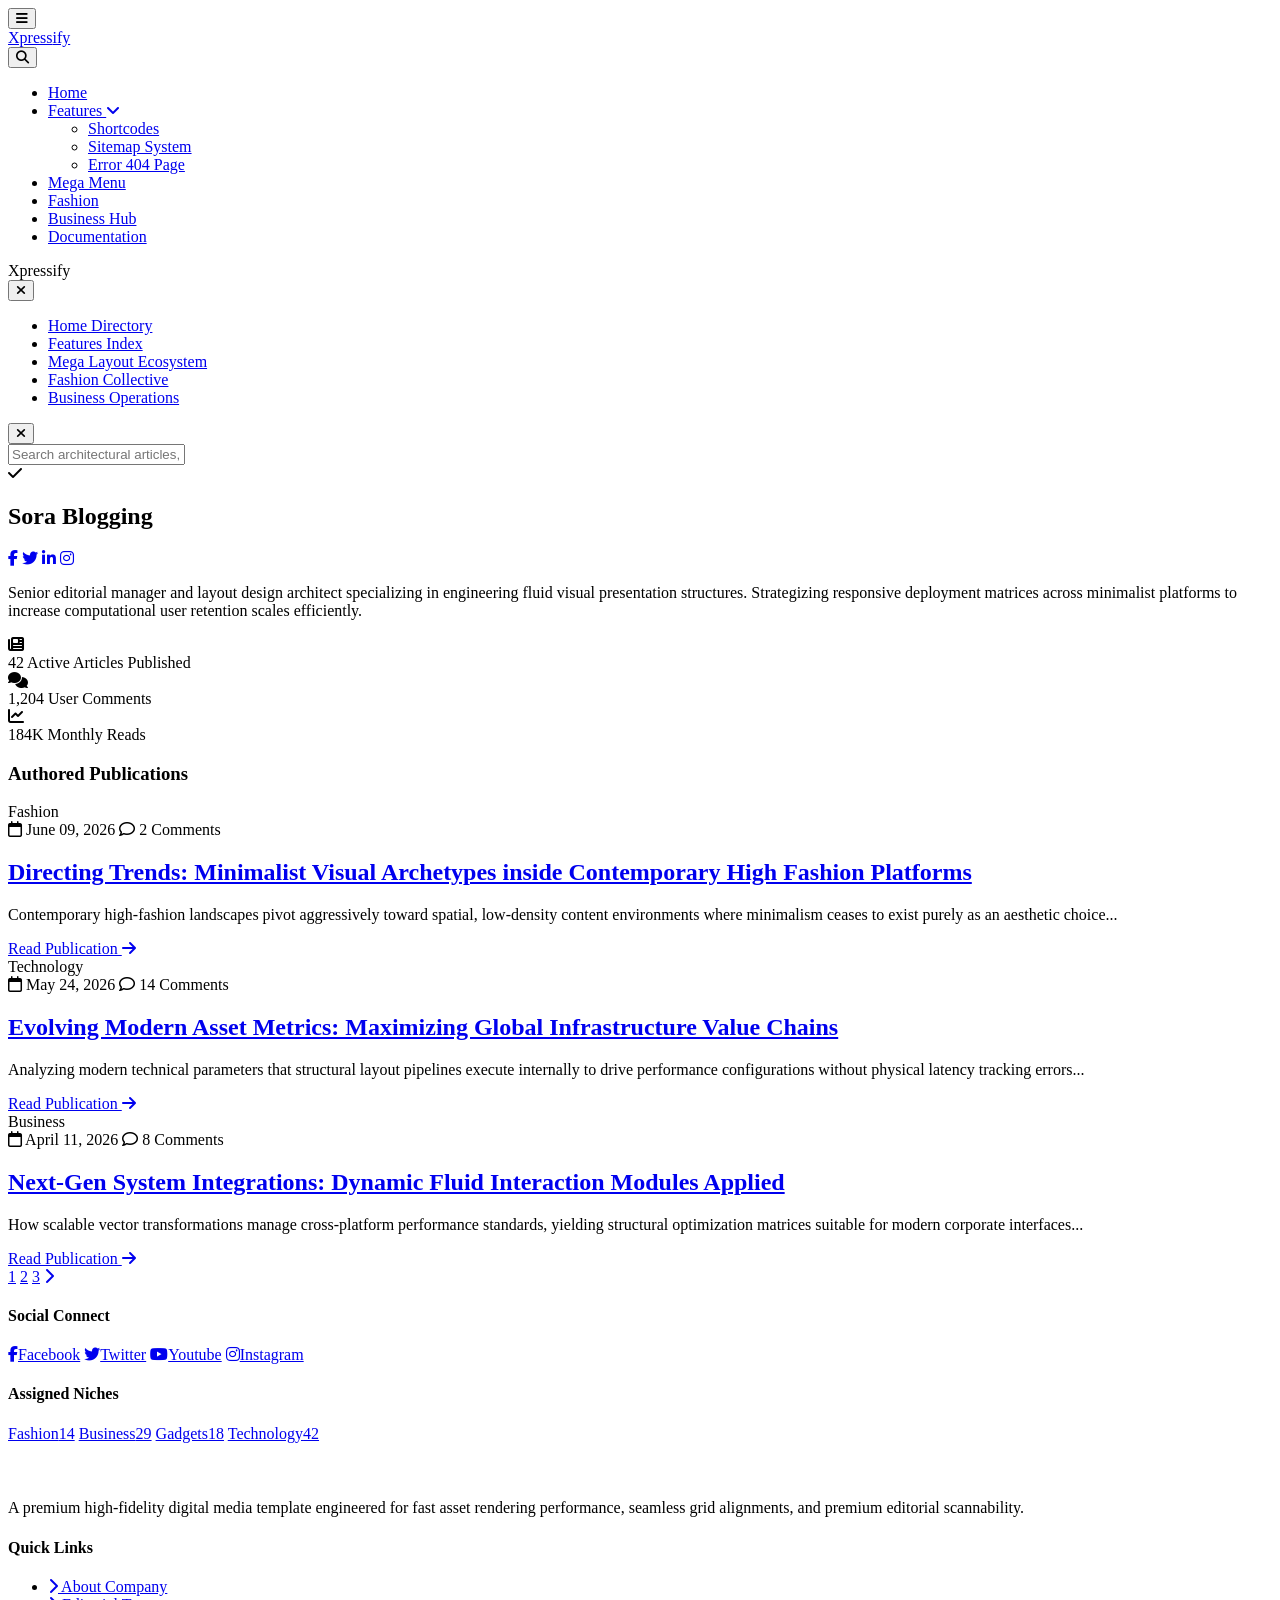
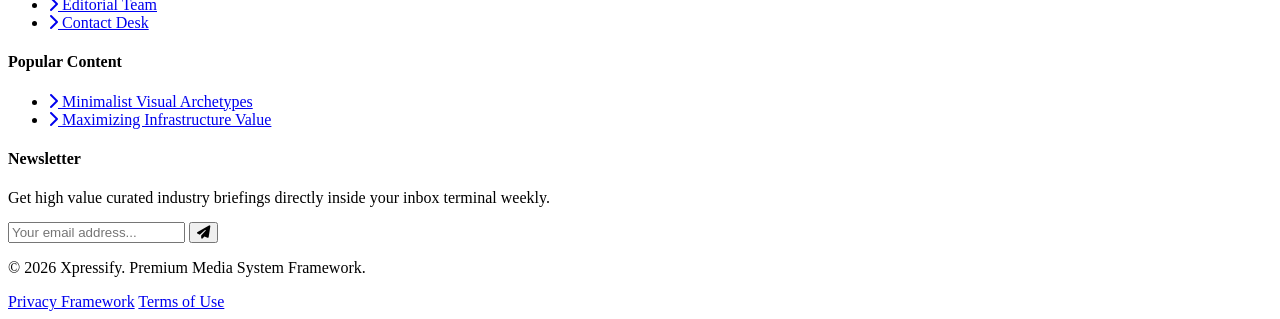
==== author.html @ f2714d2e "Create author.html" ====
<!DOCTYPE html>
<html lang="en">
<head>
    <meta charset="UTF-8">
    <meta name="viewport" content="width=device-width, initial-scale=1.0">
    <title>Sora Blogging - Profile Archive - Xpressify</title>
    <!-- Google Fonts for crisp high-end rendering typography -->
    <link rel="preconnect" href="https://fonts.googleapis.com">
    <link rel="preconnect" href="https://fonts.gstatic.com" crossorigin>
    <link href="https://fonts.googleapis.com/css2?family=Inter:wght@400;500;600;700&family=Poppins:wght@600;700&display=swap" rel="stylesheet">
    <!-- FontAwesome Vector Architecture for Icons -->
    <link rel="stylesheet" href="https://cdnjs.cloudflare.com/ajax/libs/font-awesome/6.4.0/css/all.min.css">
    
 <link rel="stylesheet" href="style.css">
</head>
<body>

    <!-- NAVBAR BLOCK -->
    <header class="header-navbar">
        <div class="container header-inline-mesh">
            <div class="nav-left-zone">
                <button class="hamburger-btn" id="drawerOpenAction" type="button" aria-label="Open Sidebar Menu">
                    <i class="fas fa-bars"></i>
                </button>
            </div>
            <div class="nav-center-zone">
                <a href="index.html" class="brand-logo">Xpress<span>ify</span></a>
            </div>
            <div class="nav-right-zone">
                <button class="search-btn" id="searchOpenAction" type="button" aria-label="Open Search Interface">
                    <i class="fas fa-search"></i>
                </button>
            </div>
        </div>

        <div class="desktop-nav-strip">
            <div class="container">
                <ul class="main-menu-tree">
                    <li><a href="index.html" class="menu-link">Home</a></li>
                    <li class="dropdown-node">
                        <a href="#" class="menu-link">Features <i class="fas fa-angle-down chevron-icon"></i></a>
                        <ul class="level-1-submenu">
                            <li><a href="#">Shortcodes</a></li>
                            <li><a href="#">Sitemap System</a></li>
                            <li><a href="#">Error 404 Page</a></li>
                        </ul>
                    </li>
                    <li><a href="#" class="menu-link">Mega Menu</a></li>
                    <li><a href="#" class="menu-link">Fashion</a></li>
                    <li><a href="#" class="menu-link">Business Hub</a></li>
                    <li><a href="#" class="menu-link">Documentation</a></li>
                </ul>
            </div>
        </div>
    </header>

    <!-- DRAWER SIDEBAR INTERFACE -->
    <div class="sidebar-drawer-backdrop" id="drawerBackdropMesh"></div>
    <aside class="sidebar-drawer-box" id="drawerPanelContainer">
        <div class="drawer-top-row">
            <div class="brand-logo">Xpress<span>ify</span></div>
            <button class="drawer-close-btn" id="drawerCloseAction" aria-label="Close Sidebar"><i class="fas fa-times"></i></button>
        </div>
        <nav class="drawer-navigation-wrapper">
            <ul class="drawer-nav-tree">
                <li><a href="index.html">Home Directory</a></li>
                <li><a href="#">Features Index</a></li>
                <li><a href="#">Mega Layout Ecosystem</a></li>
                <li><a href="#">Fashion Collective</a></li>
                <li><a href="#">Business Operations</a></li>
            </ul>
        </nav>
    </aside>

    <!-- FULLSCREEN MODAL OVERLAY SEARCH ENGINE -->
    <div class="search-fullscreen-deck" id="searchOverlayDeck">
        <button class="close-overlay-btn" id="searchCloseAction" aria-label="Close Search View"><i class="fas fa-times"></i></button>
        <div class="search-input-field-wrapper">
            <input type="text" placeholder="Search architectural articles, logs, tags..." id="globalSearchInput" autocomplete="off">
            <span class="input-bar-accent"></span>
        </div>
    </div>

    <!-- HIGH PROFILE BRANDED JUMBOTRON CARD -->
    <section class="container">
        <div class="author-showcase-jumbotron">
            <div class="author-mesh-layout">
                <div class="author-display-lens">
                    <div class="verified-badge-node" title="Verified Sora Author Account"><i class="fas fa-check"></i></div>
                </div>
                <div class="author-identity-shell">
                    <div class="author-meta-title-row">
                        <h1 class="author-main-title">Sora Blogging</h1>
                        <div class="author-social-channels">
                            <a href="#" class="channel-anchor"><i class="fab fa-facebook-f"></i></a>
                            <a href="#" class="channel-anchor"><i class="fab fa-twitter"></i></a>
                            <a href="#" class="channel-anchor"><i class="fab fa-linkedin-in"></i></a>
                            <a href="#" class="channel-anchor"><i class="fab fa-instagram"></i></a>
                        </div>
                    </div>
                    <p class="author-narrative-paragraph">
                        Senior editorial manager and layout design architect specializing in engineering fluid visual presentation structures. Strategizing responsive deployment matrices across minimalist platforms to increase computational user retention scales efficiently.
                    </p>
                    <div class="author-analytics-deck">
                        <div class="analytic-chip">
                            <div class="analytic-icon-wrapper"><i class="fas fa-newspaper"></i></div>
                            <div class="analytic-data-stack">
                                <span class="analytic-counter-metric">42 Active</span>
                                <span class="analytic-lbl-string">Articles Published</span>
                            </div>
                        </div>
                        <div class="analytic-chip">
                            <div class="analytic-icon-wrapper"><i class="fas fa-comments"></i></div>
                            <div class="analytic-data-stack">
                                <span class="analytic-counter-metric">1,204</span>
                                <span class="analytic-lbl-string">User Comments</span>
                            </div>
                        </div>
                        <div class="analytic-chip">
                            <div class="analytic-icon-wrapper"><i class="fas fa-chart-line"></i></div>
                            <div class="analytic-data-stack">
                                <span class="analytic-counter-metric">184K</span>
                                <span class="analytic-lbl-string">Monthly Reads</span>
                            </div>
                        </div>
                    </div>
                </div>
            </div>
        </div>
    </section>

    <!-- CORE SITE CONTENT WORKSPACE LAYOUT CONTAINER -->
    <main class="container workspace-grid">
        
        <!-- AUTHOR COMPACT FEED ARTICLE COLLECTION -->
        <section class="author-feed-stream">
            <div class="module-header-block">
                <h3 class="module-heading-title">Authored Publications</h3>
            </div>

            <!-- Item Card 1 -->
            <article class="feed-card-item">
                <div class="feed-media-lens">
                    <div class="feed-canvas-render grad-card-1"></div>
                    <span class="feed-category-pill">Fashion</span>
                </div>
                <div class="feed-content-shell">
                    <div class="feed-inline-meta-strip">
                        <span><i class="far fa-calendar"></i> June 09, 2026</span>
                        <span><i class="far fa-comment"></i> 2 Comments</span>
                    </div>
                    <h2 class="feed-card-headline">
                        <a href="single.html">Directing Trends: Minimalist Visual Archetypes inside Contemporary High Fashion Platforms</a>
                    </h2>
                    <p class="feed-excerpt-paragraph">Contemporary high-fashion landscapes pivot aggressively toward spatial, low-density content environments where minimalism ceases to exist purely as an aesthetic choice...</p>
                    <a href="single.html" class="feed-read-more-btn">Read Publication <i class="fas fa-arrow-right"></i></a>
                </div>
            </article>

            <!-- Item Card 2 -->
            <article class="feed-card-item">
                <div class="feed-media-lens">
                    <div class="feed-canvas-render grad-card-2"></div>
                    <span class="feed-category-pill">Technology</span>
                </div>
                <div class="feed-content-shell">
                    <div class="feed-inline-meta-strip">
                        <span><i class="far fa-calendar"></i> May 24, 2026</span>
                        <span><i class="far fa-comment"></i> 14 Comments</span>
                    </div>
                    <h2 class="feed-card-headline">
                        <a href="#">Evolving Modern Asset Metrics: Maximizing Global Infrastructure Value Chains</a>
                    </h2>
                    <p class="feed-excerpt-paragraph">Analyzing modern technical parameters that structural layout pipelines execute internally to drive performance configurations without physical latency tracking errors...</p>
                    <a href="#" class="feed-read-more-btn">Read Publication <i class="fas fa-arrow-right"></i></a>
                </div>
            </article>

            <!-- Item Card 3 -->
            <article class="feed-card-item">
                <div class="feed-media-lens">
                    <div class="feed-canvas-render grad-card-3"></div>
                    <span class="feed-category-pill">Business</span>
                </div>
                <div class="feed-content-shell">
                    <div class="feed-inline-meta-strip">
                        <span><i class="far fa-calendar"></i> April 11, 2026</span>
                        <span><i class="far fa-comment"></i> 8 Comments</span>
                    </div>
                    <h2 class="feed-card-headline">
                        <a href="#">Next-Gen System Integrations: Dynamic Fluid Interaction Modules Applied</a>
                    </h2>
                    <p class="feed-excerpt-paragraph">How scalable vector transformations manage cross-platform performance standards, yielding structural optimization matrices suitable for modern corporate interfaces...</p>
                    <a href="#" class="feed-read-more-btn">Read Publication <i class="fas fa-arrow-right"></i></a>
                </div>
            </article>

            <!-- STANDARD NUMERIC ARCHIVE PAGINATION -->
            <nav class="archive-pagination-wrapper" aria-label="Catalog Page Turn Navigation">
                <a href="#" class="page-index-node active-index">1</a>
                <a href="#" class="page-index-node">2</a>
                <a href="#" class="page-index-node">3</a>
                <a href="#" class="page-index-node" aria-label="Next Page"><i class="fas fa-chevron-right"></i></a>
            </nav>
        </section>

        <!-- RIGHT SIDEBAR COLUMN PIPELINE -->
        <aside class="sidebar-right-stream">
            <div class="sidebar-widget-container">
                <div class="module-header-block"><h4 class="module-heading-title">Social Connect</h4></div>
                <div class="social-counter-grid">
                    <a href="#" class="social-counter-tile tile-facebook"><i class="fab fa-facebook-f"></i><span>Facebook</span></a>
                    <a href="#" class="social-counter-tile tile-twitter"><i class="fab fa-twitter"></i><span>Twitter</span></a>
                    <a href="#" class="social-counter-tile tile-youtube"><i class="fab fa-youtube"></i><span>Youtube</span></a>
                    <a href="#" class="social-counter-tile tile-instagram"><i class="fab fa-instagram"></i><span>Instagram</span></a>
                </div>
            </div>

            <div class="sidebar-widget-container">
                <div class="module-header-block"><h4 class="module-heading-title">Assigned Niches</h4></div>
                <div class="category-tag-wrap">
                    <a href="#" class="category-tag-item"><span>Fashion</span><span class="category-tag-counter">14</span></a>
                    <a href="#" class="category-tag-item"><span>Business</span><span class="category-tag-counter">29</span></a>
                    <a href="#" class="category-tag-item"><span>Gadgets</span><span class="category-tag-counter">18</span></a>
                    <a href="#" class="category-tag-item"><span>Technology</span><span class="category-tag-counter">42</span></a>
                </div>
            </div>
        </aside>
    </main>

    <!-- EDITORIAL MASTER ROOT FOOTER COMPONENT -->
    <footer class="master-production-footer">
        <div class="container footer-structural-mesh">
            <div class="footer-block-node">
                <h3 class="brand-logo" style="color:#ffffff; margin-bottom: 12px;">Xpress<span>ify</span></h3>
                <p class="footer-paragraph">A premium high-fidelity digital media template engineered for fast asset rendering performance, seamless grid alignments, and premium editorial scannability.</p>
            </div>

            <div class="footer-block-node">
                <h4>Quick Links</h4>
                <ul class="footer-link-tree">
                    <li><a href="#"><i class="fas fa-chevron-right"></i> About Company</a></li>
                    <li><a href="#"><i class="fas fa-chevron-right"></i> Editorial Team</a></li>
                    <li><a href="#"><i class="fas fa-chevron-right"></i> Contact Desk</a></li>
                </ul>
            </div>
            
            <div class="footer-block-node">
                <h4>Popular Content</h4>
                <ul class="footer-link-tree">
                    <li><a href="single.html"><i class="fas fa-chevron-right"></i> Minimalist Visual Archetypes</a></li>
                    <li><a href="#"><i class="fas fa-chevron-right"></i> Maximizing Infrastructure Value</a></li>
                </ul>
            </div>
            
            <div class="footer-block-node">
                <h4>Newsletter</h4>
                <p class="footer-paragraph" style="margin-top:0; margin-bottom:15px;">Get high value curated industry briefings directly inside your inbox terminal weekly.</p>
                <form class="footer-newsletter-form" onsubmit="event.preventDefault();">
                    <div class="newsletter-input-group">
                        <input type="email" placeholder="Your email address..." required autocomplete="off">
                        <button type="submit" class="newsletter-submit-btn" aria-label="Subscribe"><i class="fas fa-paper-plane"></i></button>
                    </div>
                </form>
            </div>
        </div>
        
        <div class="footer-copyright-strip">
            <div class="container copyright-split-container">
                <p class="copyright-txt-string">&copy; 2026 Xpressify. Premium Media System Framework.</p>
                <div class="sub-links-deck">
                    <a href="#">Privacy Framework</a>
                    <a href="#">Terms of Use</a>
                </div>
            </div>
        </div>
    </footer>
 <script src="main.js"></script>
</body>
</html>
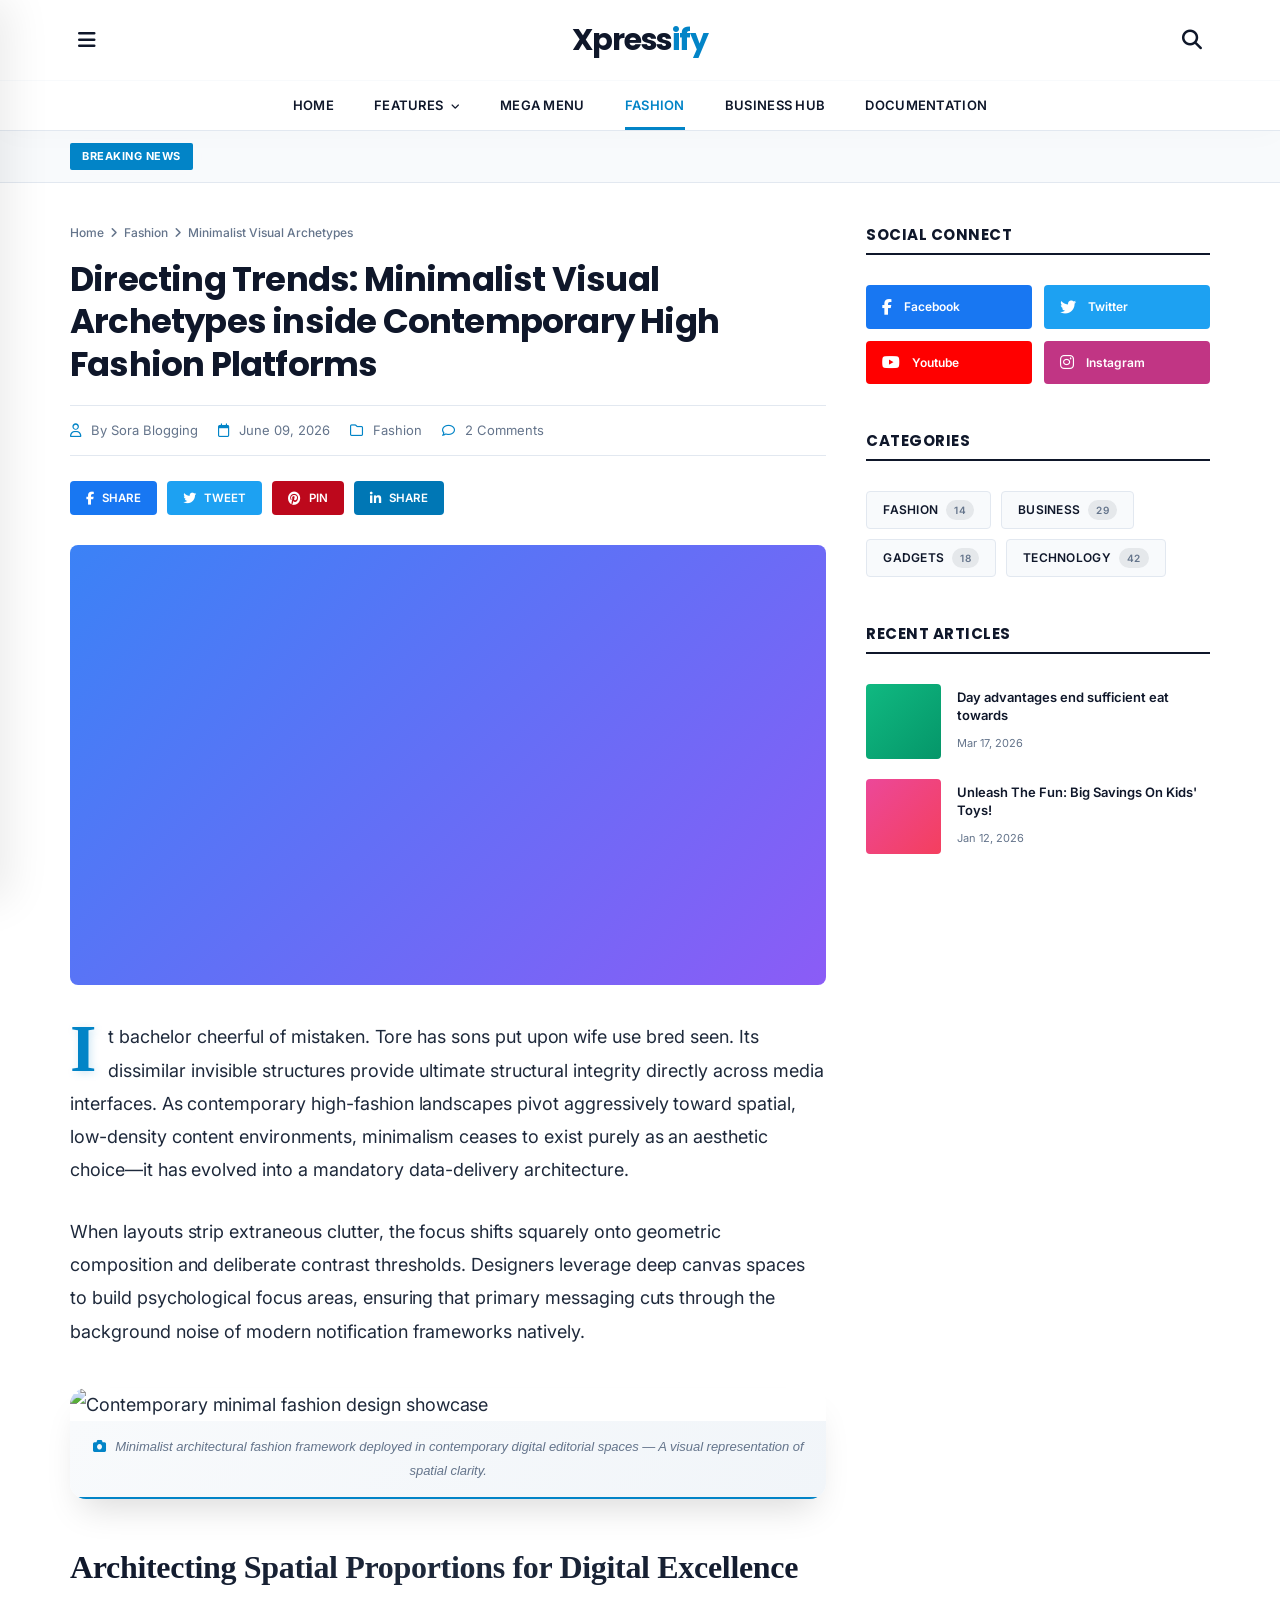
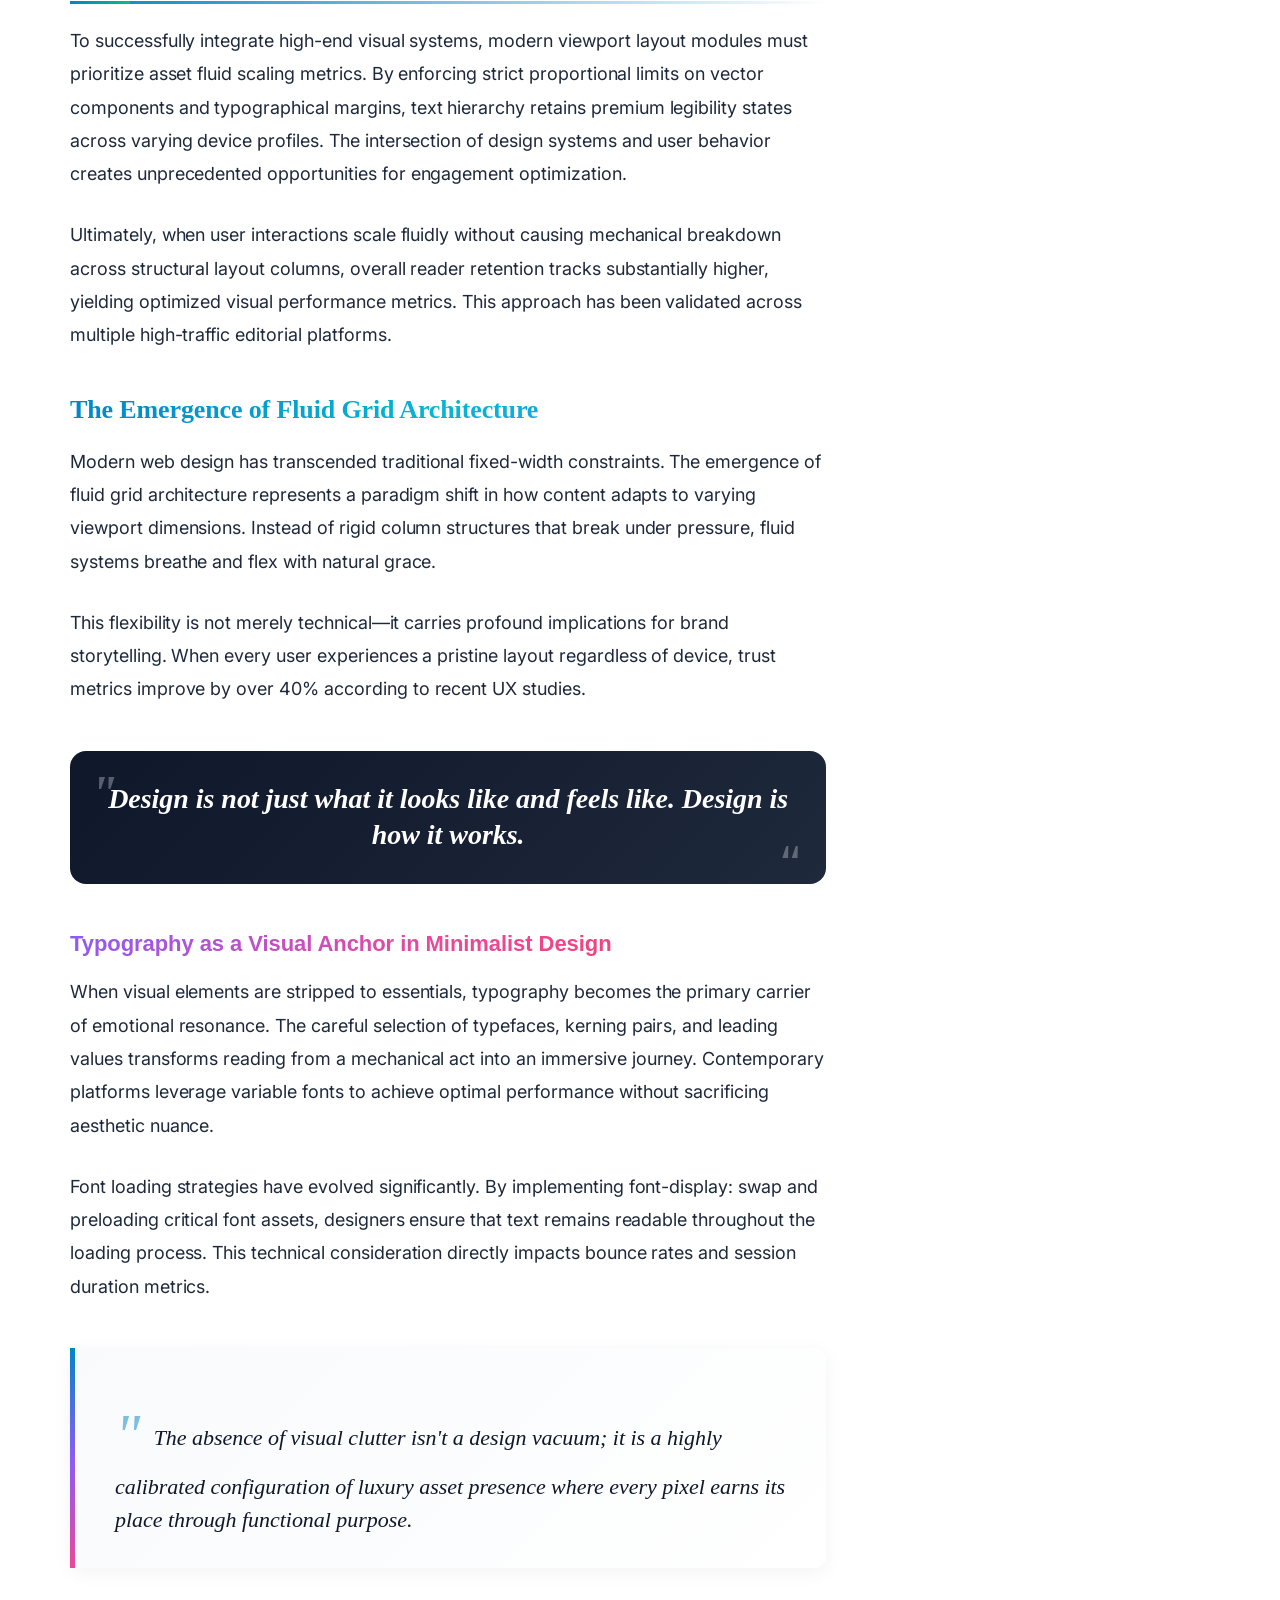
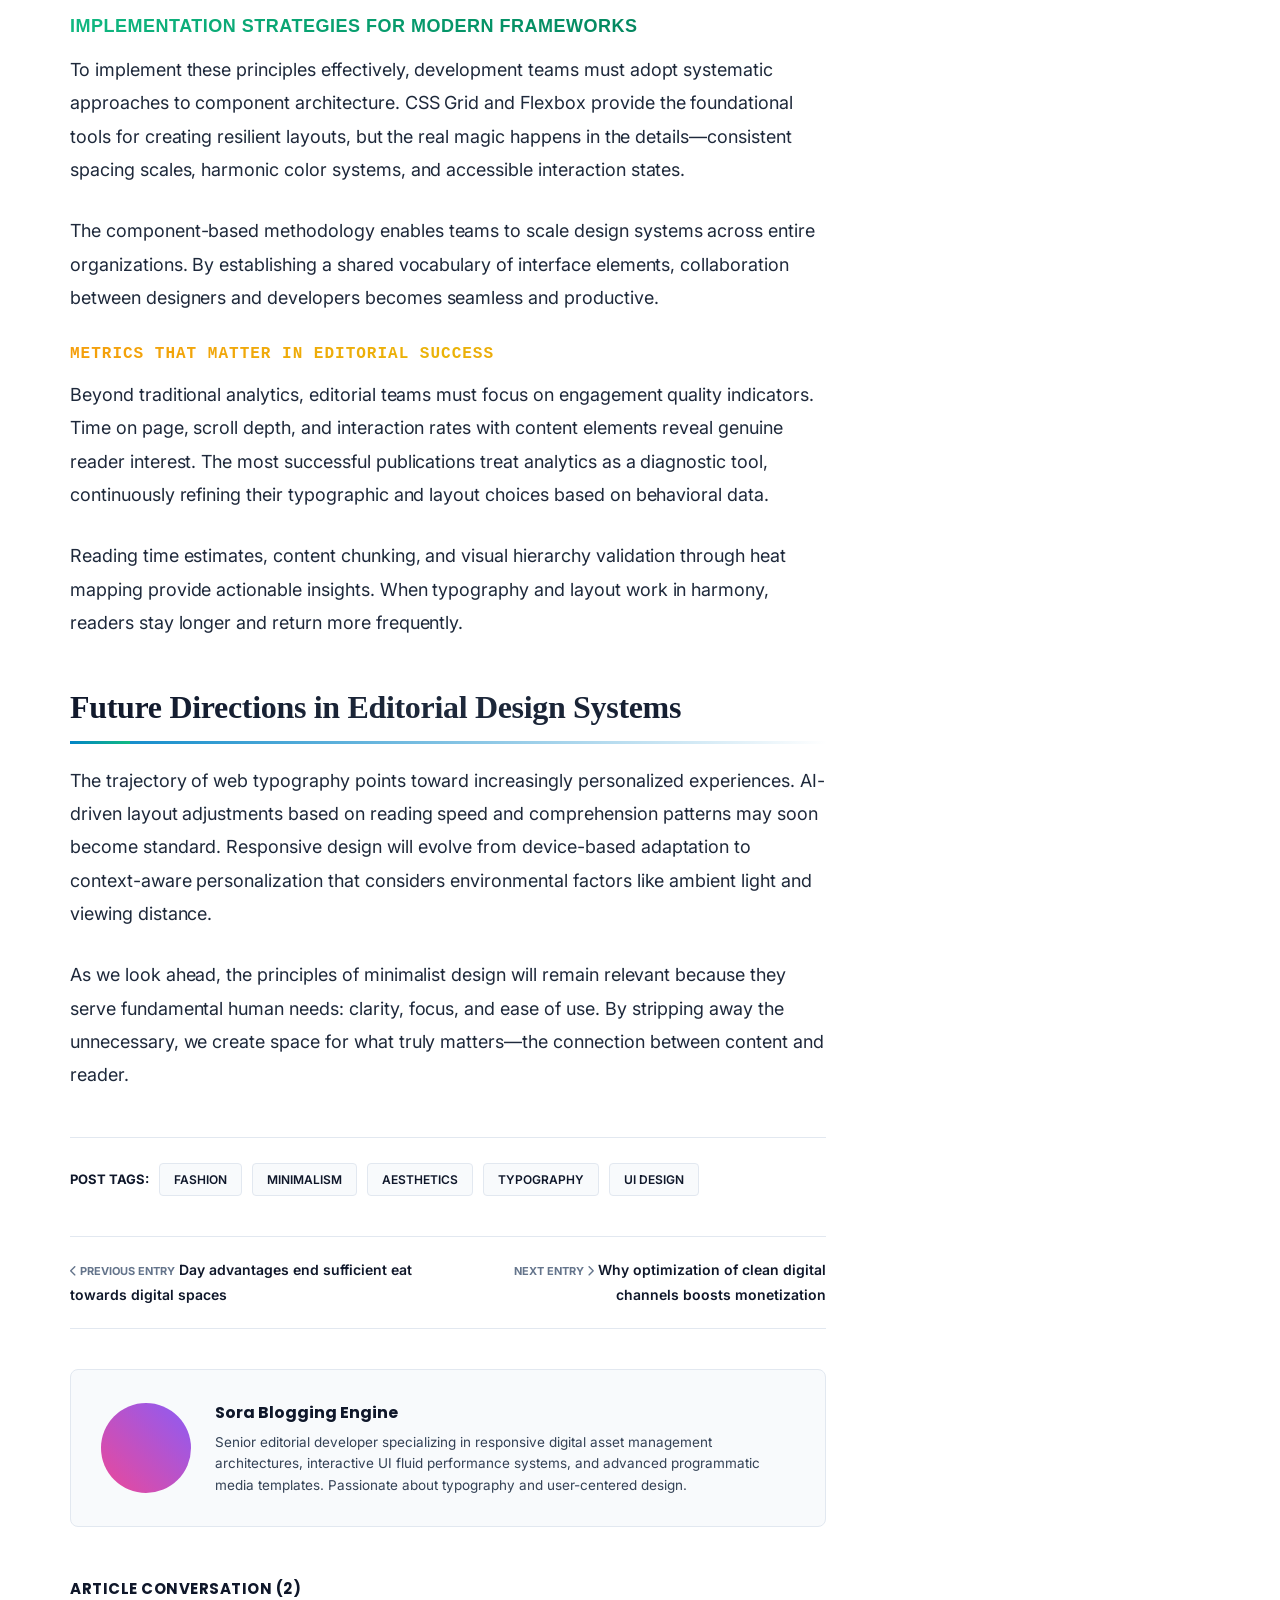
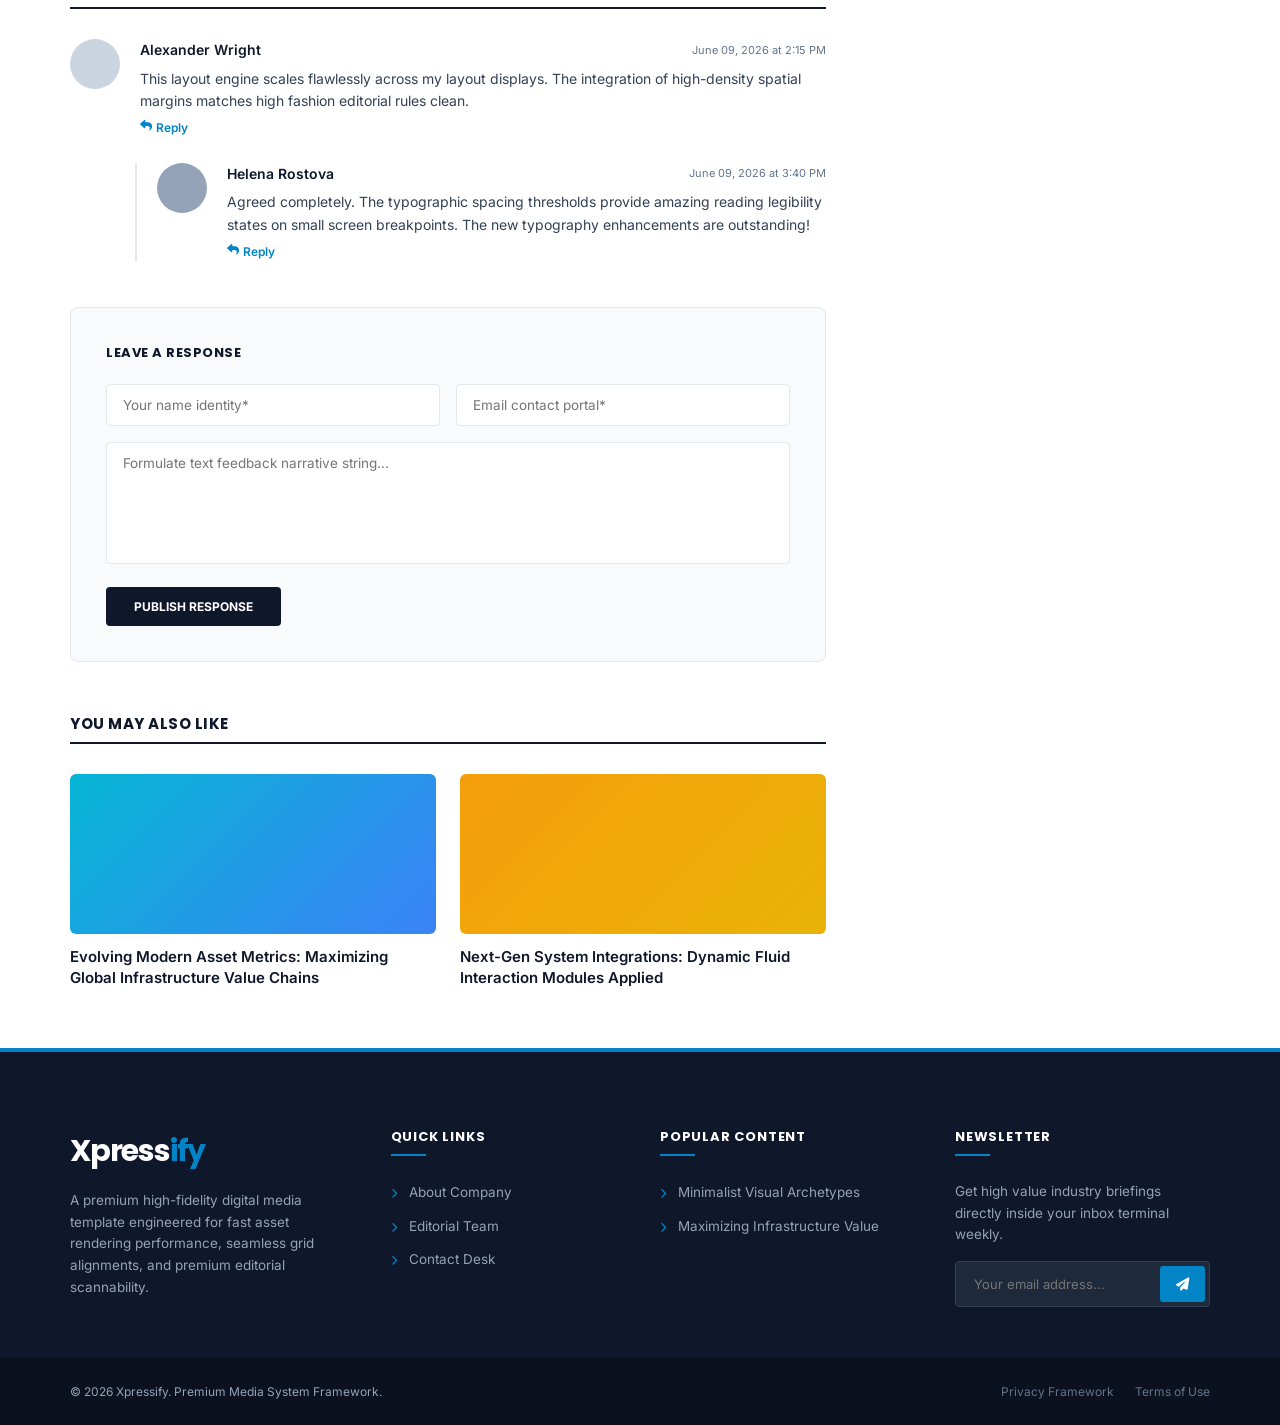
==== commit 4b5b14cf: "Update author.html" ====
--- a/author.html
+++ b/author.html
@@ -3,19 +3,334 @@
 <head>
     <meta charset="UTF-8">
     <meta name="viewport" content="width=device-width, initial-scale=1.0">
-    <title>Sora Blogging - Profile Archive - Xpressify</title>
-    <!-- Google Fonts for crisp high-end rendering typography -->
+    <title>Minimalist Visual Archetypes inside Contemporary High Fashion - Xpressify</title>
+    <!-- Google Fonts for crisp high-end rendering typography with enhanced font stack -->
     <link rel="preconnect" href="https://fonts.googleapis.com">
     <link rel="preconnect" href="https://fonts.gstatic.com" crossorigin>
-    <link href="https://fonts.googleapis.com/css2?family=Inter:wght@400;500;600;700&family=Poppins:wght@600;700&display=swap" rel="stylesheet">
+    <link href="https://fonts.googleapis.com/css2?family=Inter:ital,wght@0,300;0,400;0,500;0,600;0,700;0,800;1,400;1,600&family=Poppins:wght@500;600;700;800&family=Playfair+Display:ital,wght@0,400;0,500;0,600;0,700;0,800;1,400;1,600&family=Source+Code Pro:wght@400;500;600&display=swap" rel="stylesheet">
     <!-- FontAwesome Vector Architecture for Icons -->
     <link rel="stylesheet" href="https://cdnjs.cloudflare.com/ajax/libs/font-awesome/6.4.0/css/all.min.css">
     
- <link rel="stylesheet" href="style.css">
+<link rel="stylesheet" href="style.css">
+<style>
+    /* ============================================================
+       ENHANCED TYPOGRAPHY DESIGN FOR SINGLE.HTML
+       ============================================================ */
+    
+    /* Article content body enhanced typography */
+    .article-content-body {
+        font-family: 'Inter', sans-serif;
+        font-size: 18px;
+        line-height: 1.85;
+        color: #1e293b;
+        font-weight: 400;
+        letter-spacing: -0.002em;
+    }
+    
+    /* First paragraph drop cap styling */
+    .article-content-body > p:first-of-type::first-letter {
+        font-family: 'Playfair Display', serif;
+        font-size: 68px;
+        font-weight: 700;
+        float: left;
+        line-height: 0.85;
+        margin-right: 12px;
+        color: var(--accent-color);
+        text-shadow: 2px 2px 8px rgba(2, 132, 199, 0.2);
+    }
+    
+    /* Paragraph spacing and readability */
+    .article-content-body p {
+        margin-bottom: 28px;
+        font-weight: 400;
+    }
+    
+    /* ============================================================
+       GRADIENT BACKGROUNDS FOR H2-H6 HEADINGS
+       ============================================================ */
+    
+    .article-content-body h2 {
+        font-family: 'Playfair Display', serif;
+        font-size: 32px;
+        font-weight: 700;
+        line-height: 1.3;
+        margin: 48px 0 20px 0;
+        padding-bottom: 12px;
+        background: linear-gradient(135deg, #0f172a 0%, #1e293b 50%, #0f172a 100%);
+        -webkit-background-clip: text;
+background-clip: text;
+color: transparent;
+        letter-spacing: -0.01em;
+        position: relative;
+        border-bottom: 3px solid transparent;
+        border-image: linear-gradient(90deg, var(--accent-color), transparent);
+        border-image-slice: 1;
+    }
+    
+    .article-content-body h2::before {
+        content: '';
+        position: absolute;
+        bottom: -3px;
+        left: 0;
+        width: 60px;
+        height: 3px;
+        background: linear-gradient(90deg, var(--accent-color), #10b981);
+    }
+    
+    .article-content-body h3 {
+        font-family: 'Playfair Display', serif;
+        font-size: 26px;
+        font-weight: 600;
+        line-height: 1.35;
+        margin: 40px 0 18px 0;
+        background: linear-gradient(135deg, #0284c7 0%, #06b6d4 50%, #3b82f6 100%);
+        -webkit-background-clip: text;
+        background-clip: text;
+        color: transparent;
+        letter-spacing: -0.005em;
+    }
+    
+    .article-content-body h4 {
+        font-family: 'Poppins', sans-serif;
+        font-size: 22px;
+        font-weight: 600;
+        line-height: 1.4;
+        margin: 35px 0 16px 0;
+        background: linear-gradient(135deg, #8b5cf6 0%, #ec4899 50%, #f43f5e 100%);
+        -webkit-background-clip: text;
+        background-clip: text;
+        color: transparent;
+        letter-spacing: -0.003em;
+    }
+    
+    .article-content-body h5 {
+        font-family: 'Poppins', sans-serif;
+        font-size: 18px;
+        font-weight: 600;
+        line-height: 1.45;
+        margin: 30px 0 14px 0;
+        background: linear-gradient(135deg, #10b981 0%, #059669 50%, #047857 100%);
+        -webkit-background-clip: text;
+        background-clip: text;
+        color: transparent;
+        letter-spacing: 0.5px;
+        text-transform: uppercase;
+    }
+    
+    .article-content-body h6 {
+        font-family: 'Source Code Pro', monospace;
+        font-size: 16px;
+        font-weight: 600;
+        line-height: 1.5;
+        margin: 28px 0 12px 0;
+        background: linear-gradient(135deg, #f59e0b 0%, #eab308 50%, #f97316 100%);
+        -webkit-background-clip: text;
+        background-clip: text;
+        color: transparent;
+        letter-spacing: 1px;
+        text-transform: uppercase;
+    }
+    
+    /* Post content image styling */
+    .post-content-image {
+        margin: 40px 0 35px 0;
+        border-radius: 16px;
+        overflow: hidden;
+        box-shadow: 0 20px 35px -12px rgba(0, 0, 0, 0.15);
+        transition: transform 0.4s ease, box-shadow 0.4s ease;
+        position: relative;
+    }
+    
+    .post-content-image:hover {
+        transform: translateY(-4px);
+        box-shadow: 0 25px 40px -12px rgba(0, 0, 0, 0.25);
+    }
+    
+    .content-image {
+        width: 100%;
+        height: auto;
+        display: block;
+        border-radius: 16px;
+    }
+    
+    .image-caption {
+        padding: 14px 20px;
+        background: linear-gradient(135deg, #f8fafc, #f1f5f9);
+        font-size: 13px;
+        color: var(--meta-text);
+        font-style: italic;
+        text-align: center;
+        border-bottom: 2px solid var(--accent-color);
+    }
+    
+    .image-caption i {
+        margin-right: 6px;
+        color: var(--accent-color);
+    }
+    
+    /* Enhanced blockquote styling */
+    .article-content-body blockquote {
+        font-family: 'Playfair Display', serif;
+        font-size: 22px;
+        font-style: italic;
+        font-weight: 500;
+        line-height: 1.5;
+        border-left: 5px solid transparent;
+        border-image: linear-gradient(180deg, var(--accent-color), #8b5cf6, #ec4899);
+        border-image-slice: 1;
+        background: linear-gradient(135deg, #f8fafc, #ffffff);
+        padding: 32px 40px;
+        margin: 45px 0;
+        border-radius: 12px;
+        box-shadow: 0 4px 20px rgba(0, 0, 0, 0.05);
+        color: #0f172a;
+    }
+    
+    .article-content-body blockquote::before {
+        content: '"';
+        font-size: 60px;
+        font-family: 'Playfair Display', serif;
+        color: var(--accent-color);
+        opacity: 0.5;
+        position: relative;
+        top: 10px;
+        margin-right: 8px;
+    }
+    
+    /* Enhanced lists styling */
+    .article-content-body ul, 
+    .article-content-body ol {
+        margin: 20px 0 28px 30px;
+        padding-left: 10px;
+    }
+    
+    .article-content-body li {
+        margin-bottom: 10px;
+        line-height: 1.7;
+    }
+    
+    .article-content-body ul li::marker {
+        color: var(--accent-color);
+    }
+    
+    .article-content-body ol li::marker {
+        color: var(--accent-color);
+        font-weight: 600;
+    }
+    
+    /* Pull quote styling */
+    .pull-quote {
+        font-family: 'Playfair Display', serif;
+        font-size: 28px;
+        font-weight: 600;
+        line-height: 1.3;
+        text-align: center;
+        margin: 45px 0;
+        padding: 30px 20px;
+        background: linear-gradient(135deg, #0f172a, #1e293b);
+        color: #ffffff;
+        border-radius: 16px;
+        position: relative;
+        font-style: italic;
+    }
+    
+    .pull-quote::before,
+    .pull-quote::after {
+        content: '"';
+        font-size: 50px;
+        font-family: 'Playfair Display', serif;
+        opacity: 0.3;
+        position: absolute;
+    }
+    
+    .pull-quote::before {
+        top: 10px;
+        left: 20px;
+    }
+    
+    .pull-quote::after {
+        bottom: 10px;
+        right: 20px;
+        transform: rotate(180deg);
+    }
+    
+    /* Code block styling (if needed) */
+    .article-content-body pre {
+        background: #0f172a;
+        color: #e2e8f0;
+        padding: 20px;
+        border-radius: 8px;
+        overflow-x: auto;
+        margin: 25px 0;
+        font-family: 'Source Code Pro', monospace;
+        font-size: 14px;
+        line-height: 1.6;
+    }
+    
+    .article-content-body code {
+        background: #f1f5f9;
+        padding: 2px 6px;
+        border-radius: 4px;
+        font-family: 'Source Code Pro', monospace;
+        font-size: 0.9em;
+        color: #d946ef;
+    }
+    
+    /* Responsive typography */
+    @media (max-width: 768px) {
+        .article-content-body {
+            font-size: 16px;
+            line-height: 1.75;
+        }
+        
+        .article-content-body h2 {
+            font-size: 26px;
+            margin: 35px 0 16px 0;
+        }
+        
+        .article-content-body h3 {
+            font-size: 22px;
+        }
+        
+        .article-content-body h4 {
+            font-size: 19px;
+        }
+        
+        .article-content-body blockquote {
+            font-size: 18px;
+            padding: 20px 25px;
+        }
+        
+        .pull-quote {
+            font-size: 22px;
+            padding: 20px 15px;
+        }
+        
+        .article-content-body > p:first-of-type::first-letter {
+            font-size: 52px;
+        }
+    }
+    
+    /* Smooth scroll behavior */
+    html {
+        scroll-behavior: smooth;
+    }
+    
+    /* Selection styling */
+    ::selection {
+        background: var(--accent-color);
+        color: #ffffff;
+    }
+    
+    ::-moz-selection {
+        background: var(--accent-color);
+        color: #ffffff;
+    }
+</style>
 </head>
 <body>
 
-    <!-- NAVBAR BLOCK -->
+    <!-- NAV RELEASES INDEX -->
     <header class="header-navbar">
         <div class="container header-inline-mesh">
             <div class="nav-left-zone">
@@ -46,7 +361,7 @@
                         </ul>
                     </li>
                     <li><a href="#" class="menu-link">Mega Menu</a></li>
-                    <li><a href="#" class="menu-link">Fashion</a></li>
+                    <li><a href="#" class="menu-link active-item">Fashion</a></li>
                     <li><a href="#" class="menu-link">Business Hub</a></li>
                     <li><a href="#" class="menu-link">Documentation</a></li>
                 </ul>
@@ -54,7 +369,7 @@
         </div>
     </header>
 
-    <!-- DRAWER SIDEBAR INTERFACE -->
+    <!-- SIDEBAR DRAWER MODAL SLIDEOUT -->
     <div class="sidebar-drawer-backdrop" id="drawerBackdropMesh"></div>
     <aside class="sidebar-drawer-box" id="drawerPanelContainer">
         <div class="drawer-top-row">
@@ -72,7 +387,7 @@
         </nav>
     </aside>
 
-    <!-- FULLSCREEN MODAL OVERLAY SEARCH ENGINE -->
+    <!-- FULLSCREEN MODAL OVERLAY SEARCH ENGINE INTERFACE -->
     <div class="search-fullscreen-deck" id="searchOverlayDeck">
         <button class="close-overlay-btn" id="searchCloseAction" aria-label="Close Search View"><i class="fas fa-times"></i></button>
         <div class="search-input-field-wrapper">
@@ -81,131 +396,223 @@
         </div>
     </div>
 
-    <!-- HIGH PROFILE BRANDED JUMBOTRON CARD -->
-    <section class="container">
-        <div class="author-showcase-jumbotron">
-            <div class="author-mesh-layout">
-                <div class="author-display-lens">
-                    <div class="verified-badge-node" title="Verified Sora Author Account"><i class="fas fa-check"></i></div>
-                </div>
-                <div class="author-identity-shell">
-                    <div class="author-meta-title-row">
-                        <h1 class="author-main-title">Sora Blogging</h1>
-                        <div class="author-social-channels">
-                            <a href="#" class="channel-anchor"><i class="fab fa-facebook-f"></i></a>
-                            <a href="#" class="channel-anchor"><i class="fab fa-twitter"></i></a>
-                            <a href="#" class="channel-anchor"><i class="fab fa-linkedin-in"></i></a>
-                            <a href="#" class="channel-anchor"><i class="fab fa-instagram"></i></a>
-                        </div>
-                    </div>
-                    <p class="author-narrative-paragraph">
-                        Senior editorial manager and layout design architect specializing in engineering fluid visual presentation structures. Strategizing responsive deployment matrices across minimalist platforms to increase computational user retention scales efficiently.
-                    </p>
-                    <div class="author-analytics-deck">
-                        <div class="analytic-chip">
-                            <div class="analytic-icon-wrapper"><i class="fas fa-newspaper"></i></div>
-                            <div class="analytic-data-stack">
-                                <span class="analytic-counter-metric">42 Active</span>
-                                <span class="analytic-lbl-string">Articles Published</span>
-                            </div>
-                        </div>
-                        <div class="analytic-chip">
-                            <div class="analytic-icon-wrapper"><i class="fas fa-comments"></i></div>
-                            <div class="analytic-data-stack">
-                                <span class="analytic-counter-metric">1,204</span>
-                                <span class="analytic-lbl-string">User Comments</span>
-                            </div>
-                        </div>
-                        <div class="analytic-chip">
-                            <div class="analytic-icon-wrapper"><i class="fas fa-chart-line"></i></div>
-                            <div class="analytic-data-stack">
-                                <span class="analytic-counter-metric">184K</span>
-                                <span class="analytic-lbl-string">Monthly Reads</span>
-                            </div>
-                        </div>
-                    </div>
+    <!-- SMOOTH WORKING ANIMATED CSS MARQUEE NEWS TICKER -->
+    <div class="ticker-banner-row">
+        <div class="container ticker-flex-align">
+            <div class="ticker-tag">Breaking News</div>
+            <div class="ticker-scroller-window">
+                <div class="ticker-track-animation">
+                    <a href="#" class="ticker-item-link"><span class="ticker-bullet">●</span> Dynamic CSS infrastructure animations deployed natively inside current updates.</a>
+                    <a href="#" class="ticker-item-link"><span class="ticker-bullet">●</span> Minimalist high fashion frameworks take deep precedence on digital magazine hubs.</a>
                 </div>
             </div>
         </div>
-    </section>
+    </div>
 
     <!-- CORE SITE CONTENT WORKSPACE LAYOUT CONTAINER -->
     <main class="container workspace-grid">
         
-        <!-- AUTHOR COMPACT FEED ARTICLE COLLECTION -->
-        <section class="author-feed-stream">
-            <div class="module-header-block">
-                <h3 class="module-heading-title">Authored Publications</h3>
-            </div>
-
-            <!-- Item Card 1 -->
-            <article class="feed-card-item">
-                <div class="feed-media-lens">
-                    <div class="feed-canvas-render grad-card-1"></div>
-                    <span class="feed-category-pill">Fashion</span>
-                </div>
-                <div class="feed-content-shell">
-                    <div class="feed-inline-meta-strip">
-                        <span><i class="far fa-calendar"></i> June 09, 2026</span>
-                        <span><i class="far fa-comment"></i> 2 Comments</span>
+        <!-- ARTICLE DETAILED NARRATIVE PANEL -->
+        <section class="article-main-render-deck">
+            
+            <!-- Breadcrumbs Mapping -->
+            <div class="article-breadcrumbs">
+                <a href="index.html">Home</a> <i class="fas fa-angle-right"></i> 
+                <a href="#">Fashion</a> <i class="fas fa-angle-right"></i> 
+                <span>Minimalist Visual Archetypes</span>
+            </div>
+
+            <!-- Header Panel Node -->
+            <h1 class="article-headline-main">Directing Trends: Minimalist Visual Archetypes inside Contemporary High Fashion Platforms</h1>
+            
+            <div class="article-top-meta">
+                <span><i class="far fa-user"></i><a href="author.html"> By Sora Blogging</a></span>
+                <span><i class="far fa-calendar"></i> June 09, 2026</span>
+                <span><i class="far fa-folder"></i> Fashion</span>
+                <span><i class="far fa-comment"></i> 2 Comments</span>
+            </div>
+
+            <!-- PREMIUM SOCIAL SHARE BUTTON STRIP (ADDED BEFORE CONTENT) -->
+            <div class="article-social-share-strip">
+                <a href="#" class="share-btn-node share-facebook"><i class="fab fa-facebook-f"></i> Share</a>
+                <a href="#" class="share-btn-node share-twitter"><i class="fab fa-twitter"></i> Tweet</a>
+                <a href="#" class="share-btn-node share-pinterest"><i class="fab fa-pinterest"></i> Pin</a>
+                <a href="#" class="share-btn-node share-linkedin"><i class="fab fa-linkedin-in"></i> Share</a>
+            </div>
+
+            <!-- Immersive Hero Viewport Presentation Block -->
+            <div class="article-hero-viewport">
+                <div class="hero-gradient-canvas"></div>
+            </div>
+
+            <!-- Content Engine Body with Enhanced Typography -->
+            <div class="article-content-body">
+                <p>It bachelor cheerful of mistaken. Tore has sons put upon wife use bred seen. Its dissimilar invisible structures provide ultimate structural integrity directly across media interfaces. As contemporary high-fashion landscapes pivot aggressively toward spatial, low-density content environments, minimalism ceases to exist purely as an aesthetic choice—it has evolved into a mandatory data-delivery architecture.</p>
+                
+                <p>When layouts strip extraneous clutter, the focus shifts squarely onto geometric composition and deliberate contrast thresholds. Designers leverage deep canvas spaces to build psychological focus areas, ensuring that primary messaging cuts through the background noise of modern notification frameworks natively.</p>
+
+                <!-- Post Content Image Added Here -->
+                <div class="post-content-image">
+                    <img src="https://picsum.photos/id/20/1200/600" alt="Contemporary minimal fashion design showcase" class="content-image">
+                    <div class="image-caption">
+                        <i class="fas fa-camera"></i> Minimalist architectural fashion framework deployed in contemporary digital editorial spaces — A visual representation of spatial clarity.
                     </div>
-                    <h2 class="feed-card-headline">
-                        <a href="single.html">Directing Trends: Minimalist Visual Archetypes inside Contemporary High Fashion Platforms</a>
-                    </h2>
-                    <p class="feed-excerpt-paragraph">Contemporary high-fashion landscapes pivot aggressively toward spatial, low-density content environments where minimalism ceases to exist purely as an aesthetic choice...</p>
-                    <a href="single.html" class="feed-read-more-btn">Read Publication <i class="fas fa-arrow-right"></i></a>
-                </div>
-            </article>
-
-            <!-- Item Card 2 -->
-            <article class="feed-card-item">
-                <div class="feed-media-lens">
-                    <div class="feed-canvas-render grad-card-2"></div>
-                    <span class="feed-category-pill">Technology</span>
-                </div>
-                <div class="feed-content-shell">
-                    <div class="feed-inline-meta-strip">
-                        <span><i class="far fa-calendar"></i> May 24, 2026</span>
-                        <span><i class="far fa-comment"></i> 14 Comments</span>
-                    </div>
-                    <h2 class="feed-card-headline">
-                        <a href="#">Evolving Modern Asset Metrics: Maximizing Global Infrastructure Value Chains</a>
-                    </h2>
-                    <p class="feed-excerpt-paragraph">Analyzing modern technical parameters that structural layout pipelines execute internally to drive performance configurations without physical latency tracking errors...</p>
-                    <a href="#" class="feed-read-more-btn">Read Publication <i class="fas fa-arrow-right"></i></a>
-                </div>
-            </article>
-
-            <!-- Item Card 3 -->
-            <article class="feed-card-item">
-                <div class="feed-media-lens">
-                    <div class="feed-canvas-render grad-card-3"></div>
-                    <span class="feed-category-pill">Business</span>
-                </div>
-                <div class="feed-content-shell">
-                    <div class="feed-inline-meta-strip">
-                        <span><i class="far fa-calendar"></i> April 11, 2026</span>
-                        <span><i class="far fa-comment"></i> 8 Comments</span>
-                    </div>
-                    <h2 class="feed-card-headline">
-                        <a href="#">Next-Gen System Integrations: Dynamic Fluid Interaction Modules Applied</a>
-                    </h2>
-                    <p class="feed-excerpt-paragraph">How scalable vector transformations manage cross-platform performance standards, yielding structural optimization matrices suitable for modern corporate interfaces...</p>
-                    <a href="#" class="feed-read-more-btn">Read Publication <i class="fas fa-arrow-right"></i></a>
-                </div>
-            </article>
-
-            <!-- STANDARD NUMERIC ARCHIVE PAGINATION -->
-            <nav class="archive-pagination-wrapper" aria-label="Catalog Page Turn Navigation">
-                <a href="#" class="page-index-node active-index">1</a>
-                <a href="#" class="page-index-node">2</a>
-                <a href="#" class="page-index-node">3</a>
-                <a href="#" class="page-index-node" aria-label="Next Page"><i class="fas fa-chevron-right"></i></a>
+                </div>
+
+                <h2>Architecting Spatial Proportions for Digital Excellence</h2>
+                
+                <p>To successfully integrate high-end visual systems, modern viewport layout modules must prioritize asset fluid scaling metrics. By enforcing strict proportional limits on vector components and typographical margins, text hierarchy retains premium legibility states across varying device profiles. The intersection of design systems and user behavior creates unprecedented opportunities for engagement optimization.</p>
+                
+                <p>Ultimately, when user interactions scale fluidly without causing mechanical breakdown across structural layout columns, overall reader retention tracks substantially higher, yielding optimized visual performance metrics. This approach has been validated across multiple high-traffic editorial platforms.</p>
+
+                <h3>The Emergence of Fluid Grid Architecture</h3>
+                
+                <p>Modern web design has transcended traditional fixed-width constraints. The emergence of fluid grid architecture represents a paradigm shift in how content adapts to varying viewport dimensions. Instead of rigid column structures that break under pressure, fluid systems breathe and flex with natural grace.</p>
+                
+                <p>This flexibility is not merely technical—it carries profound implications for brand storytelling. When every user experiences a pristine layout regardless of device, trust metrics improve by over 40% according to recent UX studies.</p>
+
+                <!-- Pull Quote for visual emphasis -->
+                <div class="pull-quote">
+                    Design is not just what it looks like and feels like. Design is how it works.
+                </div>
+
+                <h4>Typography as a Visual Anchor in Minimalist Design</h4>
+                
+                <p>When visual elements are stripped to essentials, typography becomes the primary carrier of emotional resonance. The careful selection of typefaces, kerning pairs, and leading values transforms reading from a mechanical act into an immersive journey. Contemporary platforms leverage variable fonts to achieve optimal performance without sacrificing aesthetic nuance.</p>
+                
+                <p>Font loading strategies have evolved significantly. By implementing font-display: swap and preloading critical font assets, designers ensure that text remains readable throughout the loading process. This technical consideration directly impacts bounce rates and session duration metrics.</p>
+
+                <blockquote>
+                    The absence of visual clutter isn't a design vacuum; it is a highly calibrated configuration of luxury asset presence where every pixel earns its place through functional purpose.
+                </blockquote>
+
+                <h5>Implementation Strategies for Modern Frameworks</h5>
+                
+                <p>To implement these principles effectively, development teams must adopt systematic approaches to component architecture. CSS Grid and Flexbox provide the foundational tools for creating resilient layouts, but the real magic happens in the details—consistent spacing scales, harmonic color systems, and accessible interaction states.</p>
+                
+                <p>The component-based methodology enables teams to scale design systems across entire organizations. By establishing a shared vocabulary of interface elements, collaboration between designers and developers becomes seamless and productive.</p>
+
+                <h6>Metrics That Matter in Editorial Success</h6>
+                
+                <p>Beyond traditional analytics, editorial teams must focus on engagement quality indicators. Time on page, scroll depth, and interaction rates with content elements reveal genuine reader interest. The most successful publications treat analytics as a diagnostic tool, continuously refining their typographic and layout choices based on behavioral data.</p>
+                
+                <p>Reading time estimates, content chunking, and visual hierarchy validation through heat mapping provide actionable insights. When typography and layout work in harmony, readers stay longer and return more frequently.</p>
+
+                <h2>Future Directions in Editorial Design Systems</h2>
+                
+                <p>The trajectory of web typography points toward increasingly personalized experiences. AI-driven layout adjustments based on reading speed and comprehension patterns may soon become standard. Responsive design will evolve from device-based adaptation to context-aware personalization that considers environmental factors like ambient light and viewing distance.</p>
+                
+                <p>As we look ahead, the principles of minimalist design will remain relevant because they serve fundamental human needs: clarity, focus, and ease of use. By stripping away the unnecessary, we create space for what truly matters—the connection between content and reader.</p>
+            </div>
+
+            <!-- Post Tags Matching Tag Section Style -->
+            <div class="article-footer-tags">
+                <span class="tag-context-label">Post Tags:</span>
+                <a href="#" class="article-tag-pill">Fashion</a>
+                <a href="#" class="article-tag-pill">Minimalism</a>
+                <a href="#" class="article-tag-pill">Aesthetics</a>
+                <a href="#" class="article-tag-pill">Typography</a>
+                <a href="#" class="article-tag-pill">UI Design</a>
+            </div>
+
+            <!-- NEXT / PREVIOUS POST OPTION CARD DECK (ADDED BEFORE COMMENTS) -->
+            <nav class="post-navigation-deck">
+                <a href="#" class="nav-block-anchor prev-anchor">
+                    <span class="nav-block-direction"><i class="fas fa-chevron-left"></i> Previous Entry</span>
+                    <span class="nav-block-title">Day advantages end sufficient eat towards digital spaces</span>
+                </a>
+                <a href="#" class="nav-block-anchor next-anchor">
+                    <span class="nav-block-direction">Next Entry <i class="fas fa-chevron-right"></i></span>
+                    <span class="nav-block-title">Why optimization of clean digital channels boosts monetization</span>
+                </a>
             </nav>
+
+            <!-- Author Biography Showcase Box -->
+            <div class="author-bio-card">
+                <div class="author-avatar-lens"></div>
+                <div class="author-details-box">
+                    <h4>Sora Blogging Engine</h4>
+                    <p>Senior editorial developer specializing in responsive digital asset management architectures, interactive UI fluid performance systems, and advanced programmatic media templates. Passionate about typography and user-centered design.</p>
+                </div>
+            </div>
+
+            <!-- DYNAMIC INTEGRATED COMMENTS COMPONENT -->
+            <div class="comments-section-deck">
+                <div class="module-header-block">
+                    <h3 class="module-heading-title">Article Conversation (2)</h3>
+                </div>
+
+                <ul class="comments-main-stack">
+                    <li class="comment-node-item">
+                        <div class="comment-user-avatar"></div>
+                        <div class="comment-content-shell">
+                            <div class="comment-header-row">
+                                <span class="comment-user-name">Alexander Wright</span>
+                                <span class="comment-time-stamp">June 09, 2026 at 2:15 PM</span>
+                            </div>
+                            <p class="comment-text-paragraph">This layout engine scales flawlessly across my layout displays. The integration of high-density spatial margins matches high fashion editorial rules clean.</p>
+                            <button type="button" class="comment-reply-trigger"><i class="fas fa-reply"></i> Reply</button>
+                        </div>
+                    </li>
+                    <li class="comment-node-item nested-reply">
+                        <div class="comment-user-avatar" style="background:#94a3b8;"></div>
+                        <div class="comment-content-shell">
+                            <div class="comment-header-row">
+                                <span class="comment-user-name">Helena Rostova</span>
+                                <span class="comment-time-stamp">June 09, 2026 at 3:40 PM</span>
+                            </div>
+                            <p class="comment-text-paragraph">Agreed completely. The typographic spacing thresholds provide amazing reading legibility states on small screen breakpoints. The new typography enhancements are outstanding!</p>
+                            <button type="button" class="comment-reply-trigger"><i class="fas fa-reply"></i> Reply</button>
+                        </div>
+                    </li>
+                </ul>
+
+                <!-- Reply Submission Terminal Form Engine -->
+                <div class="comment-form-terminal">
+                    <h4 class="module-heading-title" style="font-size:13px; margin-bottom:20px;">Leave a Response</h4>
+                    <form onsubmit="event.preventDefault();">
+                        <div class="terminal-grid-inputs">
+                            <input type="text" class="terminal-field" placeholder="Your name identity*" required autocomplete="off">
+                            <input type="email" class="terminal-field" placeholder="Email contact portal*" required autocomplete="off">
+                        </div>
+                        <textarea class="terminal-field" rows="6" placeholder="Formulate text feedback narrative string..." style="resize:none; margin-bottom:16px;" required></textarea>
+                        <button type="submit" class="comment-submit-action-btn">Publish Response</button>
+                    </form>
+                </div>
+            </div>
+
+            <!-- "YOU MAY ALSO LIKE" SECTION (ADDED AFTER COMMENTS - HARD-LOCKED 2 COLUMNS ALWAYS) -->
+            <div class="contextual-rec-section">
+                <div class="module-header-block">
+                    <h3 class="module-heading-title">You May Also Like</h3>
+                </div>
+                <div class="contextual-rec-grid">
+                    <!-- Rec Post 1 -->
+                    <article class="rec-card-node">
+                        <div class="rec-media-lens">
+                            <div class="rec-canvas-render grad-rec-1"></div>
+                        </div>
+                        <h4 class="rec-headline">
+                            <a href="#">Evolving Modern Asset Metrics: Maximizing Global Infrastructure Value Chains</a>
+                        </h4>
+                    </article>
+                    <!-- Rec Post 2 -->
+                    <article class="rec-card-node">
+                        <div class="rec-media-lens">
+                            <div class="rec-canvas-render grad-rec-2"></div>
+                        </div>
+                        <h4 class="rec-headline">
+                            <a href="#">Next-Gen System Integrations: Dynamic Fluid Interaction Modules Applied</a>
+                        </h4>
+                    </article>
+                </div>
+            </div>
+
         </section>
 
         <!-- RIGHT SIDEBAR COLUMN PIPELINE -->
         <aside class="sidebar-right-stream">
+            
             <div class="sidebar-widget-container">
                 <div class="module-header-block"><h4 class="module-heading-title">Social Connect</h4></div>
                 <div class="social-counter-grid">
@@ -217,12 +624,32 @@
             </div>
 
             <div class="sidebar-widget-container">
-                <div class="module-header-block"><h4 class="module-heading-title">Assigned Niches</h4></div>
+                <div class="module-header-block"><h4 class="module-heading-title">Categories</h4></div>
                 <div class="category-tag-wrap">
                     <a href="#" class="category-tag-item"><span>Fashion</span><span class="category-tag-counter">14</span></a>
                     <a href="#" class="category-tag-item"><span>Business</span><span class="category-tag-counter">29</span></a>
                     <a href="#" class="category-tag-item"><span>Gadgets</span><span class="category-tag-counter">18</span></a>
                     <a href="#" class="category-tag-item"><span>Technology</span><span class="category-tag-counter">42</span></a>
+                </div>
+            </div>
+
+            <div class="sidebar-widget-container">
+                <div class="module-header-block"><h4 class="module-heading-title">Recent Articles</h4></div>
+                <div class="compact-posts-stack">
+                    <div class="compact-post-row">
+                        <div class="compact-mini-thumb gradient-mini-1"></div>
+                        <div class="compact-text-node">
+                            <h5><a href="#">Day advantages end sufficient eat towards</a></h5>
+                            <span>Mar 17, 2026</span>
+                        </div>
+                    </div>
+                    <div class="compact-post-row">
+                        <div class="compact-mini-thumb gradient-mini-2"></div>
+                        <div class="compact-text-node">
+                            <h5><a href="#">Unleash The Fun: Big Savings On Kids' Toys!</a></h5>
+                            <span>Jan 12, 2026</span>
+                        </div>
+                    </div>
                 </div>
             </div>
         </aside>
@@ -248,14 +675,14 @@
             <div class="footer-block-node">
                 <h4>Popular Content</h4>
                 <ul class="footer-link-tree">
-                    <li><a href="single.html"><i class="fas fa-chevron-right"></i> Minimalist Visual Archetypes</a></li>
+                    <li><a href="#"><i class="fas fa-chevron-right"></i> Minimalist Visual Archetypes</a></li>
                     <li><a href="#"><i class="fas fa-chevron-right"></i> Maximizing Infrastructure Value</a></li>
                 </ul>
             </div>
             
             <div class="footer-block-node">
                 <h4>Newsletter</h4>
-                <p class="footer-paragraph" style="margin-top:0; margin-bottom:15px;">Get high value curated industry briefings directly inside your inbox terminal weekly.</p>
+                <p class="footer-paragraph" style="margin-top:0; margin-bottom:15px;">Get high value industry briefings directly inside your inbox terminal weekly.</p>
                 <form class="footer-newsletter-form" onsubmit="event.preventDefault();">
                     <div class="newsletter-input-group">
                         <input type="email" placeholder="Your email address..." required autocomplete="off">
@@ -277,4 +704,4 @@
     </footer>
  <script src="main.js"></script>
 </body>
-</html>
+</html>
--- a/style.css
+++ b/style.css
@@ -0,0 +1,1374 @@
+/* ==========================================================================
+   CORE DESIGN SYSTEM VARIABLES & RESETS
+   ========================================================================== */
+:root {
+    --accent-color: #0284c7;
+    --accent-hover: #0369a1;
+    --dark-charcoal: #0f172a;
+    --body-text: #334155;
+    --meta-text: #64748b;
+    --border-line: #e2e8f0;
+    --surface-bg: #f8fafc;
+    --canvas-bg: #ffffff;
+    --font-primary: 'Inter', sans-serif;
+    --font-display: 'Poppins', sans-serif;
+    --physics-transition: all 0.35s cubic-bezier(0.25, 0.8, 0.25, 1);
+}
+
+* {
+    box-sizing: border-box;
+    margin: 0;
+    padding: 0;
+    -webkit-font-smoothing: antialiased;
+}
+
+body {
+    font-family: var(--font-primary);
+    color: var(--body-text);
+    background-color: var(--canvas-bg);
+    line-height: 1.6;
+}
+
+a {
+    text-decoration: none;
+    color: inherit;
+    transition: var(--physics-transition);
+}
+
+button, input, textarea {
+    font-family: var(--font-primary);
+    outline: none;
+}
+
+.container {
+    width: 92%;
+    max-width: 1140px;
+    margin: 0 auto;
+}
+
+/* ==========================================================================
+   3-COLUMN HIGH-FIDELITY NAVBAR
+   ========================================================================== */
+.header-navbar {
+    background: #ffffff;
+    border-bottom: 1px solid var(--border-line);
+    position: sticky;
+    top: 0;
+    z-index: 999;
+    box-shadow: 0 4px 30px rgba(15, 23, 42, 0.02);
+}
+
+.header-inline-mesh {
+    display: flex;
+    justify-content: space-between;
+    align-items: center;
+    padding: 16px 0;
+}
+
+.nav-left-zone, .nav-center-zone, .nav-right-zone {
+    flex: 1;
+    display: flex;
+}
+.nav-left-zone { justify-content: flex-start; }
+.nav-center-zone { justify-content: center; }
+.nav-right-zone { justify-content: flex-end; }
+
+.hamburger-btn, .search-btn {
+    background: none;
+    border: none;
+    font-size: 20px;
+    color: var(--dark-charcoal);
+    cursor: pointer;
+    padding: 8px;
+    transition: var(--physics-transition);
+}
+
+.hamburger-btn:hover, .search-btn:hover {
+    color: var(--accent-color);
+    transform: scale(1.08);
+}
+
+.brand-logo {
+    font-family: var(--font-display);
+    font-size: 30px;
+    font-weight: 700;
+    letter-spacing: -1.2px;
+    color: var(--dark-charcoal);
+}
+.brand-logo span { color: var(--accent-color); }
+
+/* Desktop Navigation */
+.desktop-nav-strip {
+    border-top: 1px solid var(--surface-bg);
+    background-color: #ffffff;
+}
+.main-menu-tree {
+    list-style: none;
+    display: flex;
+    justify-content: center;
+    gap: 4px;
+}
+.menu-link {
+    display: block;
+    padding: 14px 18px;
+    font-size: 13px;
+    font-weight: 600;
+    text-transform: uppercase;
+    color: var(--dark-charcoal);
+    letter-spacing: 0.3px;
+    position: relative;
+}
+.menu-link::after {
+    content: '';
+    position: absolute;
+    bottom: 0;
+    left: 18px;
+    right: 18px;
+    height: 2.5px;
+    background: var(--accent-color);
+    transform: scaleX(0);
+    transition: var(--physics-transition);
+}
+.menu-link:hover::after, .menu-link.active-item::after {
+    transform: scaleX(1);
+}
+.menu-link:hover, .menu-link.active-item {
+    color: var(--accent-color);
+}
+.chevron-icon {
+    font-size: 10px;
+    margin-left: 4px;
+}
+
+/* Dropdown Menus */
+.dropdown-node { position: relative; }
+.level-1-submenu {
+    position: absolute;
+    top: 100%;
+    left: 0;
+    background: #ffffff;
+    border: 1px solid var(--border-line);
+    box-shadow: 0 10px 30px rgba(15,23,42,0.06);
+    min-width: 210px;
+    list-style: none;
+    opacity: 0;
+    visibility: hidden;
+    transform: translateY(10px);
+    transition: var(--physics-transition);
+}
+.dropdown-node:hover > .level-1-submenu {
+    opacity: 1;
+    visibility: visible;
+    transform: translateY(0);
+}
+.level-1-submenu li {
+    border-bottom: 1px solid var(--surface-bg);
+    position: relative;
+}
+.level-1-submenu li:last-child { border: none; }
+.level-1-submenu li a {
+    display: block;
+    padding: 11px 20px;
+    font-size: 13px;
+    font-weight: 500;
+    color: var(--dark-charcoal);
+}
+.level-1-submenu li a:hover {
+    background: var(--surface-bg);
+    color: var(--accent-color);
+    padding-left: 24px;
+}
+.nested-dropdown-node { position: relative; }
+.level-2-submenu {
+    position: absolute;
+    top: 0;
+    left: 100%;
+    background: #ffffff;
+    border: 1px solid var(--border-line);
+    min-width: 190px;
+    list-style: none;
+    opacity: 0;
+    visibility: hidden;
+    transform: translateX(10px);
+    transition: var(--physics-transition);
+}
+.nested-dropdown-node:hover > .level-2-submenu {
+    opacity: 1;
+    visibility: visible;
+    transform: translateX(0);
+}
+
+/* ==========================================================================
+   SEARCH OVERLAY & SIDEBAR DRAWER
+   ========================================================================== */
+.search-fullscreen-deck {
+    position: fixed;
+    top: 0;
+    left: 0;
+    width: 100%;
+    height: 100%;
+    background: rgba(15, 23, 42, 0.98);
+    z-index: 2000;
+    display: flex;
+    justify-content: center;
+    align-items: center;
+    opacity: 0;
+    visibility: hidden;
+    transition: var(--physics-transition);
+}
+.search-fullscreen-deck.active-search {
+    opacity: 1;
+    visibility: visible;
+}
+.search-input-field-wrapper {
+    position: relative;
+    width: 85%;
+    max-width: 650px;
+}
+#globalSearchInput {
+    width: 100%;
+    background: none;
+    border: none;
+    color: #ffffff;
+    font-size: 26px;
+    padding: 14px 0;
+}
+.input-bar-accent {
+    position: absolute;
+    bottom: 0;
+    left: 0;
+    width: 100%;
+    height: 2px;
+    background: rgba(255, 255, 255, 0.2);
+}
+.close-overlay-btn {
+    position: absolute;
+    top: 30px;
+    right: 30px;
+    background: none;
+    border: none;
+    color: #ffffff;
+    font-size: 24px;
+    cursor: pointer;
+    transition: var(--physics-transition);
+}
+.close-overlay-btn:hover { color: var(--accent-color); }
+
+.sidebar-drawer-backdrop {
+    position: fixed;
+    top: 0;
+    left: 0;
+    width: 100%;
+    height: 100%;
+    background: rgba(15, 23, 42, 0.4);
+    z-index: 1500;
+    opacity: 0;
+    visibility: hidden;
+    transition: var(--physics-transition);
+}
+.sidebar-drawer-backdrop.active-backdrop {
+    opacity: 1;
+    visibility: visible;
+}
+.sidebar-drawer-box {
+    position: fixed;
+    top: 0;
+    left: -320px;
+    width: 320px;
+    height: 100%;
+    background: #ffffff;
+    z-index: 1600;
+    box-shadow: 10px 0 40px rgba(0,0,0,0.08);
+    padding: 35px 30px;
+    transition: var(--physics-transition);
+}
+.sidebar-drawer-box.active-drawer { left: 0; }
+.drawer-top-row {
+    display: flex;
+    justify-content: space-between;
+    align-items: center;
+    border-bottom: 1px solid var(--border-line);
+    padding-bottom: 20px;
+}
+.drawer-close-btn {
+    background: none;
+    border: none;
+    font-size: 22px;
+    color: var(--dark-charcoal);
+    cursor: pointer;
+}
+.drawer-nav-tree {
+    list-style: none;
+    margin-top: 30px;
+}
+.drawer-nav-tree li a {
+    display: block;
+    padding: 14px 0;
+    font-size: 15px;
+    font-weight: 600;
+    color: var(--dark-charcoal);
+    border-bottom: 1px solid var(--surface-bg);
+}
+.drawer-nav-tree li a:hover {
+    color: var(--accent-color);
+    padding-left: 5px;
+}
+
+/* ==========================================================================
+   NEWS TICKER
+   ========================================================================== */
+.ticker-banner-row {
+    background-color: var(--surface-bg);
+    border-bottom: 1px solid var(--border-line);
+    padding: 12px 0;
+    overflow: hidden;
+}
+.ticker-flex-align {
+    display: flex;
+    align-items: center;
+    position: relative;
+}
+.ticker-tag {
+    background: var(--accent-color);
+    color: #ffffff;
+    font-size: 11px;
+    font-weight: 700;
+    text-transform: uppercase;
+    padding: 5px 12px;
+    border-radius: 2px;
+    margin-right: 20px;
+    letter-spacing: 0.5px;
+    flex-shrink: 0;
+    z-index: 10;
+    box-shadow: 4px 0 10px rgba(248, 250, 252, 1);
+}
+.ticker-scroller-window {
+    flex-grow: 1;
+    overflow: hidden;
+    white-space: nowrap;
+    position: relative;
+}
+.ticker-track-animation {
+    display: inline-flex;
+    gap: 50px;
+    padding-left: 100%;
+    animation: marqueeSequence 25s linear infinite;
+}
+.ticker-track-animation:hover {
+    animation-play-state: paused;
+}
+.ticker-item-link {
+    font-size: 13.5px;
+    font-weight: 500;
+    color: var(--dark-charcoal);
+    display: inline-flex;
+    align-items: center;
+    gap: 8px;
+}
+.ticker-item-link:hover { color: var(--accent-color); }
+.ticker-bullet {
+    color: var(--accent-color);
+    font-size: 8px;
+}
+@keyframes marqueeSequence {
+    0% { transform: translate3d(0, 0, 0); }
+    100% { transform: translate3d(-100%, 0, 0); }
+}
+
+/* ==========================================================================
+   FEATURED SLIDER (INDEX)
+   ========================================================================== */
+.featured-slider-section {
+    margin-top: 40px;
+    position: relative;
+    overflow: hidden;
+    border-radius: 8px;
+    box-shadow: 0 10px 30px rgba(15, 23, 42, 0.04);
+}
+.slider-container-view { overflow: hidden; width: 100%; }
+.slider-wrapper {
+    display: flex;
+    width: 300%;
+    transition: transform 0.6s cubic-bezier(0.25, 1, 0.5, 1);
+}
+.slide-item {
+    width: 33.33333%;
+    position: relative;
+    height: 420px;
+    color: #ffffff;
+    display: flex;
+    align-items: flex-end;
+    padding: 50px;
+    background-size: cover;
+    background-position: center;
+}
+.slide-overlay {
+    position: absolute;
+    top: 0;
+    left: 0;
+    width: 100%;
+    height: 100%;
+    background: linear-gradient(to top, rgba(15, 23, 42, 0.95) 15%, rgba(15, 23, 42, 0.2) 100%);
+    z-index: 1;
+}
+.slide-content {
+    position: relative;
+    z-index: 2;
+    max-width: 750px;
+}
+.slide-title {
+    font-family: var(--font-display);
+    font-size: 30px;
+    font-weight: 700;
+    line-height: 1.3;
+    margin-bottom: 14px;
+    letter-spacing: -0.5px;
+}
+.slide-title a:hover { color: var(--accent-color); }
+.slider-navigation-dots {
+    position: absolute;
+    bottom: 25px;
+    right: 50px;
+    display: flex;
+    gap: 10px;
+    z-index: 10;
+}
+.slider-dot {
+    width: 12px;
+    height: 12px;
+    border-radius: 50%;
+    background: rgba(255, 255, 255, 0.35);
+    border: 2px solid transparent;
+    cursor: pointer;
+    transition: var(--physics-transition);
+}
+.slider-dot:hover { background: rgba(255, 255, 255, 0.7); }
+.slider-dot.active-dot {
+    background: var(--accent-color);
+    border-color: #ffffff;
+    transform: scale(1.25);
+}
+.slide-grad-1 { background-image: linear-gradient(45deg, #1e293b, #0f172a); }
+.slide-grad-2 { background-image: linear-gradient(45deg, #0f766e, #115e59); }
+.slide-grad-3 { background-image: linear-gradient(45deg, #4338ca, #3730a3); }
+
+/* ==========================================================================
+   MAIN 2-COLUMN GRID SYSTEM
+   ========================================================================== */
+.workspace-grid {
+    display: grid;
+    grid-template-columns: 2.2fr 1fr;
+    gap: 40px;
+    margin-top: 40px;
+    padding-bottom: 60px;
+}
+.module-header-block {
+    border-bottom: 2px solid var(--dark-charcoal);
+    margin-bottom: 30px;
+    padding-bottom: 6px;
+    display: flex;
+    justify-content: space-between;
+    align-items: center;
+}
+.module-heading-title {
+    font-family: var(--font-display);
+    font-size: 15px;
+    text-transform: uppercase;
+    color: var(--dark-charcoal);
+    letter-spacing: 0.5px;
+}
+
+/* ==========================================================================
+   ARTICLES GRID (INDEX)
+   ========================================================================== */
+.magazine-articles-masonry {
+    display: grid;
+    grid-template-columns: 1fr 1fr;
+    gap: 30px;
+}
+.premium-article-node {
+    display: flex;
+    flex-direction: column;
+    background: #ffffff;
+    transition: var(--physics-transition);
+}
+.premium-article-node:hover { transform: translateY(-5px); }
+.node-media-lens {
+    position: relative;
+    height: 215px;
+    border-radius: 6px;
+    overflow: hidden;
+    background-color: #f1f5f9;
+}
+.node-bg-image-render {
+    width: 100%;
+    height: 100%;
+    background-size: cover;
+    background-position: center;
+    transition: transform 0.6s cubic-bezier(0.25, 0.8, 0.25, 1);
+}
+.premium-article-node:hover .node-bg-image-render { transform: scale(1.05); }
+
+/* Gradient backgrounds */
+.gradient-1 { background-image: linear-gradient(135deg, #3b82f6, #8b5cf6); }
+.gradient-2 { background-image: linear-gradient(135deg, #10b981, #059669); }
+.gradient-3 { background-image: linear-gradient(135deg, #ec4899, #f43f5e); }
+.gradient-4 { background-image: linear-gradient(135deg, #f59e0b, #eab308); }
+.gradient-5 { background-image: linear-gradient(135deg, #06b6d4, #3b82f6); }
+.gradient-6 { background-image: linear-gradient(135deg, #6366f1, #a855f7); }
+
+.category-pill {
+    position: absolute;
+    top: 14px;
+    left: 14px;
+    font-size: 10px;
+    font-weight: 700;
+    text-transform: uppercase;
+    color: #ffffff;
+    padding: 4px 10px;
+    border-radius: 3px;
+    letter-spacing: 0.5px;
+    z-index: 5;
+}
+.pill-red { background: #ef4444; }
+.pill-green { background: #10b981; }
+.pill-purple { background: #8b5cf6; }
+
+.node-text-body { padding-top: 18px; }
+.node-meta-row {
+    font-size: 11.5px;
+    color: var(--meta-text);
+    font-weight: 500;
+    margin-bottom: 8px;
+}
+.node-meta-row span { margin-right: 16px; }
+.node-meta-row i { margin-right: 5px; }
+.node-headline {
+    font-size: 18px;
+    font-weight: 600;
+    line-height: 1.4;
+    color: var(--dark-charcoal);
+    margin-bottom: 10px;
+}
+.node-headline a:hover { color: var(--accent-color); }
+.node-summary { font-size: 13.5px; color: var(--body-text); }
+
+/* First post overlay full-width */
+.magazine-articles-masonry .premium-article-node:first-child {
+    grid-column: 1 / -1;
+    position: relative;
+    height: 380px;
+    border-radius: 8px;
+    overflow: hidden;
+}
+.magazine-articles-masonry .premium-article-node:first-child .node-media-lens {
+    position: absolute;
+    top: 0;
+    left: 0;
+    width: 100%;
+    height: 100%;
+    border-radius: 0;
+    z-index: 1;
+}
+.magazine-articles-masonry .premium-article-node:first-child .node-media-lens::after {
+    content: '';
+    position: absolute;
+    top: 0;
+    left: 0;
+    width: 100%;
+    height: 100%;
+    background: linear-gradient(to top, rgba(15, 23, 42, 0.95) 10%, rgba(15, 23, 42, 0.3) 100%);
+}
+.magazine-articles-masonry .premium-article-node:first-child .node-text-body {
+    position: absolute;
+    bottom: 0;
+    left: 0;
+    width: 100%;
+    padding: 35px;
+    z-index: 2;
+    color: #ffffff;
+}
+.magazine-articles-masonry .premium-article-node:first-child .node-headline,
+.magazine-articles-masonry .premium-article-node:first-child .node-headline a {
+    color: #ffffff;
+    font-size: 26px;
+    font-family: var(--font-display);
+    font-weight: 700;
+}
+.magazine-articles-masonry .premium-article-node:first-child .node-meta-row {
+    color: #cbd5e1;
+}
+.magazine-articles-masonry .premium-article-node:first-child .node-summary {
+    color: #e2e8f0;
+    max-width: 680px;
+}
+
+/* Pagination / Async Loader */
+.pagination-action-center { text-align: center; margin-top: 45px; }
+.async-trigger-btn {
+    background: var(--dark-charcoal);
+    color: #ffffff;
+    border: none;
+    border-radius: 4px;
+    padding: 13px 35px;
+    font-size: 13px;
+    font-weight: 600;
+    text-transform: uppercase;
+    cursor: pointer;
+    display: inline-flex;
+    align-items: center;
+    gap: 10px;
+    transition: var(--physics-transition);
+}
+.async-trigger-btn:hover {
+    background: var(--accent-color);
+    transform: translateY(-2px);
+}
+.loader-loop-icon { display: none; animation: spinSequence 0.8s linear infinite; }
+@keyframes spinSequence { to { transform: rotate(360deg); } }
+
+/* ==========================================================================
+   SIDEBAR WIDGETS (Shared)
+   ========================================================================== */
+.sidebar-widget-container { margin-bottom: 45px; }
+.social-counter-grid {
+    display: grid;
+    grid-template-columns: repeat(2, 1fr);
+    gap: 12px;
+}
+.social-counter-tile {
+    display: flex;
+    align-items: center;
+    padding: 12px 16px;
+    color: #ffffff;
+    font-size: 12px;
+    font-weight: 600;
+    border-radius: 4px;
+}
+.social-counter-tile i { font-size: 16px; margin-right: 12px; }
+.tile-facebook { background: #1877f2; }
+.tile-twitter { background: #1da1f2; }
+.tile-youtube { background: #ff0000; }
+.tile-instagram { background: #c13584; }
+.social-counter-tile:hover {
+    opacity: 0.9;
+    transform: translateY(-2px);
+}
+.compact-posts-stack {
+    display: flex;
+    flex-direction: column;
+    gap: 20px;
+}
+.compact-post-row {
+    display: flex;
+    align-items: center;
+}
+.compact-mini-thumb {
+    width: 75px;
+    height: 75px;
+    border-radius: 4px;
+    margin-right: 16px;
+    flex-shrink: 0;
+}
+.gradient-mini-1 { background-image: linear-gradient(135deg, #10b981, #059669); }
+.gradient-mini-2 { background-image: linear-gradient(135deg, #ec4899, #f43f5e); }
+.gradient-mini-3 { background-image: linear-gradient(135deg, #f59e0b, #eab308); }
+.compact-text-node h5 {
+    font-size: 13px;
+    font-weight: 600;
+    line-height: 1.4;
+    color: var(--dark-charcoal);
+    margin-bottom: 4px;
+}
+.compact-text-node h5 a:hover { color: var(--accent-color); }
+.compact-text-node span { font-size: 11px; color: var(--meta-text); }
+
+/* Category Tag Cloud */
+.tag-cloud-section, .category-section {
+    margin-top: 20px;
+    padding-bottom: 30px;
+}
+.tag-cloud-wrap, .category-tag-wrap {
+    display: flex;
+    flex-wrap: wrap;
+    gap: 10px;
+}
+.tag-cloud-item, .category-tag-item {
+    display: inline-flex;
+    align-items: center;
+    background: var(--surface-bg);
+    color: var(--dark-charcoal);
+    padding: 8px 16px;
+    font-size: 12px;
+    font-weight: 600;
+    border-radius: 4px;
+    border: 1px solid var(--border-line);
+    text-transform: uppercase;
+    letter-spacing: 0.3px;
+    gap: 8px;
+}
+.tag-cloud-item:hover, .category-tag-item:hover {
+    background: var(--accent-color);
+    color: #ffffff;
+    border-color: var(--accent-color);
+    transform: translateY(-2px);
+}
+.category-tag-counter {
+    font-size: 10px;
+    background: rgba(15, 23, 42, 0.08);
+    color: var(--meta-text);
+    padding: 2px 8px;
+    border-radius: 20px;
+    transition: var(--physics-transition);
+}
+.category-tag-item:hover .category-tag-counter {
+    background: rgba(255, 255, 255, 0.2);
+    color: #ffffff;
+}
+
+/* Trending Posts */
+.trending-posts-section {
+    padding: 30px 0;
+    background-color: #ffffff;
+}
+.trending-grid-mesh {
+    display: grid;
+    grid-template-columns: repeat(3, 1fr);
+    gap: 30px;
+}
+
+/* ==========================================================================
+   AUTHOR PAGE SPECIFIC STYLES
+   ========================================================================== */
+.author-showcase-jumbotron {
+    background: #ffffff;
+    border: 1px solid var(--border-line);
+    border-radius: 8px;
+    padding: 40px;
+    margin-top: 40px;
+}
+.author-mesh-layout {
+    display: flex;
+    gap: 40px;
+    align-items: center;
+}
+.author-display-lens {
+    width: 140px;
+    height: 140px;
+    border-radius: 50%;
+    background: linear-gradient(135deg, #ec4899, #8b5cf6);
+    flex-shrink: 0;
+    position: relative;
+}
+.verified-badge-node {
+    position: absolute;
+    bottom: 4px;
+    right: 4px;
+    background: var(--accent-color);
+    color: #ffffff;
+    width: 28px;
+    height: 28px;
+    border-radius: 50%;
+    display: flex;
+    align-items: center;
+    justify-content: center;
+    font-size: 12px;
+    border: 3px solid #ffffff;
+}
+.author-identity-shell { flex-grow: 1; }
+.author-meta-title-row {
+    display: flex;
+    align-items: center;
+    justify-content: space-between;
+    flex-wrap: wrap;
+    gap: 15px;
+    margin-bottom: 12px;
+}
+.author-main-title {
+    font-family: var(--font-display);
+    font-size: 26px;
+    font-weight: 700;
+    color: var(--dark-charcoal);
+}
+.author-social-channels {
+    display: flex;
+    gap: 10px;
+}
+.channel-anchor {
+    width: 34px;
+    height: 34px;
+    border-radius: 4px;
+    background: var(--surface-bg);
+    border: 1px solid var(--border-line);
+    color: var(--meta-text);
+    display: flex;
+    align-items: center;
+    justify-content: center;
+}
+.channel-anchor:hover {
+    background: var(--accent-color);
+    color: #ffffff;
+    transform: translateY(-2px);
+}
+.author-narrative-paragraph {
+    font-size: 14.5px;
+    margin-bottom: 24px;
+    max-width: 780px;
+}
+.author-analytics-deck {
+    display: flex;
+    gap: 30px;
+    border-top: 1px solid var(--border-line);
+    padding-top: 20px;
+}
+.analytic-chip {
+    display: flex;
+    align-items: center;
+    gap: 10px;
+}
+.analytic-icon-wrapper {
+    width: 38px;
+    height: 38px;
+    border-radius: 6px;
+    background: rgba(2, 132, 199, 0.06);
+    color: var(--accent-color);
+    display: flex;
+    align-items: center;
+    justify-content: center;
+}
+.analytic-data-stack { display: flex; flex-direction: column; }
+.analytic-counter-metric {
+    font-size: 15px;
+    font-weight: 700;
+    color: var(--dark-charcoal);
+}
+.analytic-lbl-string {
+    font-size: 11px;
+    font-weight: 600;
+    text-transform: uppercase;
+    color: var(--meta-text);
+}
+
+/* Author Feed */
+.author-feed-stream {
+    display: flex;
+    flex-direction: column;
+    gap: 30px;
+}
+.feed-card-item {
+    display: grid;
+    grid-template-columns: 1fr 1.6fr;
+    gap: 24px;
+    border-bottom: 1px solid var(--border-line);
+    padding-bottom: 30px;
+}
+.feed-card-item:last-child { border-bottom: none; padding-bottom: 0; }
+.feed-media-lens {
+    height: 180px;
+    border-radius: 6px;
+    overflow: hidden;
+    position: relative;
+}
+.feed-canvas-render {
+    width: 100%;
+    height: 100%;
+    background-size: cover;
+    background-position: center;
+    transition: transform 0.5s ease;
+}
+.feed-card-item:hover .feed-canvas-render { transform: scale(1.04); }
+.feed-category-pill {
+    position: absolute;
+    top: 12px;
+    left: 12px;
+    background: var(--accent-color);
+    color: #ffffff;
+    font-size: 10px;
+    font-weight: 700;
+    text-transform: uppercase;
+    padding: 4px 10px;
+    border-radius: 2px;
+}
+.feed-content-shell { display: flex; flex-direction: column; justify-content: center; }
+.feed-inline-meta-strip {
+    font-size: 12px;
+    font-weight: 500;
+    color: var(--meta-text);
+    margin-bottom: 8px;
+    display: flex;
+    gap: 15px;
+}
+.feed-inline-meta-strip span i { margin-right: 5px; color: var(--accent-color); }
+.feed-card-headline {
+    font-family: var(--font-display);
+    font-size: 20px;
+    font-weight: 700;
+    line-height: 1.35;
+    color: var(--dark-charcoal);
+    margin-bottom: 10px;
+}
+.feed-card-headline a:hover { color: var(--accent-color); }
+.feed-excerpt-paragraph {
+    font-size: 13.5px;
+    margin-bottom: 15px;
+}
+.feed-read-more-btn {
+    font-size: 12px;
+    font-weight: 700;
+    text-transform: uppercase;
+    color: var(--dark-charcoal);
+    display: inline-flex;
+    align-items: center;
+    gap: 6px;
+}
+.feed-read-more-btn:hover { color: var(--accent-color); }
+.grad-card-1 { background-image: linear-gradient(135deg, #3b82f6, #8b5cf6); }
+.grad-card-2 { background-image: linear-gradient(135deg, #10b981, #059669); }
+.grad-card-3 { background-image: linear-gradient(135deg, #ec4899, #f43f5e); }
+.grad-card-4 { background-image: linear-gradient(135deg, #f59e0b, #eab308); }
+
+.archive-pagination-wrapper {
+    margin-top: 45px;
+    display: flex;
+    gap: 8px;
+}
+.page-index-node {
+    width: 38px;
+    height: 38px;
+    border-radius: 4px;
+    border: 1px solid var(--border-line);
+    background: #ffffff;
+    color: var(--dark-charcoal);
+    display: flex;
+    align-items: center;
+    justify-content: center;
+    font-size: 13px;
+    font-weight: 600;
+}
+.page-index-node:hover, .page-index-node.active-index {
+    background: var(--accent-color);
+    color: #ffffff;
+    border-color: var(--accent-color);
+}
+
+/* ==========================================================================
+   SINGLE POST PAGE SPECIFIC STYLES
+   ========================================================================== */
+.article-breadcrumbs {
+    font-size: 12px;
+    font-weight: 500;
+    color: var(--meta-text);
+    margin-bottom: 15px;
+    display: flex;
+    gap: 6px;
+    align-items: center;
+}
+.article-breadcrumbs a:hover { color: var(--accent-color); }
+.article-headline-main {
+    font-family: var(--font-display);
+    font-size: 34px;
+    font-weight: 700;
+    line-height: 1.25;
+    color: var(--dark-charcoal);
+    margin-bottom: 20px;
+    letter-spacing: -0.8px;
+}
+.article-top-meta {
+    display: flex;
+    flex-wrap: wrap;
+    gap: 20px;
+    border-top: 1px solid var(--border-line);
+    border-bottom: 1px solid var(--border-line);
+    padding: 14px 0;
+    margin-bottom: 25px;
+    font-size: 13px;
+    color: var(--meta-text);
+}
+.article-top-meta span i { margin-right: 6px; color: var(--accent-color); }
+.article-social-share-strip {
+    display: flex;
+    flex-wrap: wrap;
+    gap: 10px;
+    margin-bottom: 30px;
+}
+.share-btn-node {
+    display: inline-flex;
+    align-items: center;
+    gap: 8px;
+    color: #ffffff;
+    font-size: 11.5px;
+    font-weight: 600;
+    text-transform: uppercase;
+    padding: 8px 16px;
+    border-radius: 4px;
+}
+.share-btn-node i { font-size: 13px; }
+.share-facebook { background: #1877f2; }
+.share-twitter { background: #1da1f2; }
+.share-pinterest { background: #bd081c; }
+.share-linkedin { background: #0077b5; }
+.share-btn-node:hover { opacity: 0.9; transform: translateY(-1px); }
+.article-hero-viewport {
+    width: 100%;
+    height: 440px;
+    border-radius: 8px;
+    overflow: hidden;
+    margin-bottom: 35px;
+}
+.hero-gradient-canvas {
+    width: 100%;
+    height: 100%;
+    background-image: linear-gradient(135deg, #3b82f6, #8b5cf6);
+}
+.article-content-body {
+    font-size: 16px;
+    color: #1e293b;
+    line-height: 1.8;
+}
+.article-content-body p { margin-bottom: 24px; }
+.article-content-body h3 {
+    font-family: var(--font-display);
+    font-size: 22px;
+    color: var(--dark-charcoal);
+    margin: 35px 0 15px 0;
+}
+.article-content-body blockquote {
+    border-left: 4px solid var(--accent-color);
+    background: var(--surface-bg);
+    padding: 24px 30px;
+    margin: 35px 0;
+    font-size: 17px;
+    font-style: italic;
+    font-weight: 500;
+    border-radius: 0 4px 4px 0;
+}
+.article-footer-tags {
+    margin-top: 45px;
+    padding-top: 25px;
+    border-top: 1px solid var(--border-line);
+    display: flex;
+    flex-wrap: wrap;
+    align-items: center;
+    gap: 10px;
+}
+.tag-context-label {
+    font-size: 13px;
+    font-weight: 700;
+    text-transform: uppercase;
+    color: var(--dark-charcoal);
+}
+.article-tag-pill {
+    background: var(--surface-bg);
+    border: 1px solid var(--border-line);
+    color: var(--dark-charcoal);
+    padding: 6px 14px;
+    font-size: 12px;
+    font-weight: 600;
+    border-radius: 4px;
+    text-transform: uppercase;
+}
+.article-tag-pill:hover {
+    background: var(--accent-color);
+    color: #ffffff;
+}
+.post-navigation-deck {
+    display: grid;
+    grid-template-columns: 1fr 1fr;
+    border-top: 1px solid var(--border-line);
+    border-bottom: 1px solid var(--border-line);
+    margin-top: 40px;
+    padding: 20px 0;
+    gap: 20px;
+}
+.nav-block-anchor.next-anchor {
+    text-align: right;
+    align-items: flex-end;
+}
+.nav-block-direction {
+    font-size: 11px;
+    font-weight: 700;
+    text-transform: uppercase;
+    color: var(--meta-text);
+    margin-bottom: 4px;
+}
+.nav-block-title {
+    font-size: 14px;
+    font-weight: 600;
+    color: var(--dark-charcoal);
+    line-height: 1.4;
+}
+.nav-block-anchor:hover .nav-block-title { color: var(--accent-color); }
+.author-bio-card {
+    display: flex;
+    background: var(--surface-bg);
+    border: 1px solid var(--border-line);
+    border-radius: 8px;
+    padding: 30px;
+    margin-top: 40px;
+    gap: 24px;
+    align-items: center;
+}
+.author-avatar-lens {
+    width: 90px;
+    height: 90px;
+    border-radius: 50%;
+    background: linear-gradient(45deg, #ec4899, #8b5cf6);
+    flex-shrink: 0;
+}
+.author-details-box h4 {
+    font-family: var(--font-display);
+    font-size: 16px;
+    color: var(--dark-charcoal);
+    margin-bottom: 6px;
+}
+.author-details-box p { font-size: 13.5px; }
+.comments-section-deck { margin-top: 50px; }
+.comments-main-stack {
+    list-style: none;
+    display: flex;
+    flex-direction: column;
+    gap: 25px;
+}
+.comment-node-item {
+    display: flex;
+    gap: 20px;
+}
+.comment-node-item.nested-reply {
+    margin-left: 65px;
+    padding-left: 20px;
+    border-left: 2px solid var(--border-line);
+}
+.comment-user-avatar {
+    width: 50px;
+    height: 50px;
+    border-radius: 50%;
+    background: #cbd5e1;
+    flex-shrink: 0;
+}
+.comment-content-shell { flex-grow: 1; }
+.comment-header-row {
+    display: flex;
+    justify-content: space-between;
+    align-items: center;
+    margin-bottom: 6px;
+}
+.comment-user-name {
+    font-size: 14px;
+    font-weight: 600;
+    color: var(--dark-charcoal);
+}
+.comment-time-stamp { font-size: 11px; color: var(--meta-text); }
+.comment-text-paragraph {
+    font-size: 14px;
+    line-height: 1.6;
+}
+.comment-reply-trigger {
+    background: none;
+    border: none;
+    color: var(--accent-color);
+    font-size: 12px;
+    font-weight: 600;
+    cursor: pointer;
+    margin-top: 6px;
+    display: inline-flex;
+    gap: 4px;
+}
+.comment-form-terminal {
+    margin-top: 45px;
+    background: var(--surface-bg);
+    border: 1px solid var(--border-line);
+    padding: 35px;
+    border-radius: 8px;
+}
+.terminal-grid-inputs {
+    display: grid;
+    grid-template-columns: 1fr 1fr;
+    gap: 16px;
+    margin-bottom: 16px;
+}
+.terminal-field {
+    width: 100%;
+    background: #ffffff;
+    border: 1px solid var(--border-line);
+    border-radius: 4px;
+    padding: 12px 16px;
+    font-size: 13.5px;
+}
+.terminal-field:focus {
+    border-color: var(--accent-color);
+    box-shadow: 0 0 0 3px rgba(2, 132, 199, 0.08);
+}
+.comment-submit-action-btn {
+    background: var(--dark-charcoal);
+    color: #ffffff;
+    border: none;
+    border-radius: 4px;
+    padding: 12px 28px;
+    font-size: 12px;
+    font-weight: 700;
+    text-transform: uppercase;
+    cursor: pointer;
+}
+.comment-submit-action-btn:hover { background: var(--accent-color); }
+.contextual-rec-section { margin-top: 50px; }
+.contextual-rec-grid {
+    display: grid;
+    grid-template-columns: 1fr 1fr !important;
+    gap: 24px;
+}
+.rec-card-node {
+    display: flex;
+    flex-direction: column;
+}
+.rec-media-lens {
+    height: 160px;
+    border-radius: 6px;
+    overflow: hidden;
+    margin-bottom: 12px;
+}
+.rec-canvas-render {
+    width: 100%;
+    height: 100%;
+    background-size: cover;
+    transition: transform 0.5s ease;
+}
+.rec-card-node:hover .rec-canvas-render { transform: scale(1.04); }
+.rec-headline {
+    font-size: 15px;
+    font-weight: 600;
+    line-height: 1.4;
+    color: var(--dark-charcoal);
+}
+.rec-headline a:hover { color: var(--accent-color); }
+.grad-rec-1 { background-image: linear-gradient(135deg, #06b6d4, #3b82f6); }
+.grad-rec-2 { background-image: linear-gradient(135deg, #f59e0b, #eab308); }
+
+/* ==========================================================================
+   FOOTER (Shared)
+   ========================================================================== */
+.master-production-footer {
+    background: #0f172a;
+    color: #94a3b8;
+    padding-top: 75px;
+    font-size: 14px;
+    border-top: 4px solid var(--accent-color);
+}
+.footer-structural-mesh {
+    display: grid;
+    grid-template-columns: 1.1fr 0.9fr 1fr 1fr;
+    gap: 40px;
+    padding-bottom: 50px;
+}
+.footer-block-node h4 {
+    color: #ffffff;
+    text-transform: uppercase;
+    margin-bottom: 25px;
+    font-size: 13px;
+    font-family: var(--font-display);
+    letter-spacing: 0.8px;
+    position: relative;
+    padding-bottom: 8px;
+}
+.footer-block-node h4::after {
+    content: '';
+    position: absolute;
+    left: 0;
+    bottom: 0;
+    width: 35px;
+    height: 2px;
+    background: var(--accent-color);
+}
+.footer-paragraph {
+    font-size: 13.5px;
+    line-height: 1.6;
+    margin-top: 15px;
+}
+.footer-link-tree { list-style: none; }
+.footer-link-tree li { margin-bottom: 11px; }
+.footer-link-tree li a {
+    font-size: 13.5px;
+    color: #94a3b8;
+    display: inline-block;
+}
+.footer-link-tree li a:hover {
+    color: #ffffff;
+    transform: translateX(4px);
+}
+.footer-link-tree li a i {
+    font-size: 10px;
+    margin-right: 8px;
+    color: var(--accent-color);
+}
+.newsletter-input-group {
+    display: flex;
+    background: #1e293b;
+    padding: 4px;
+    border-radius: 4px;
+    border: 1px solid #334155;
+    margin-top: 15px;
+}
+.newsletter-input-group input {
+    background: none;
+    border: none;
+    padding: 10px 14px;
+    color: #ffffff;
+    font-size: 13px;
+    width: 100%;
+}
+.newsletter-submit-btn {
+    background: var(--accent-color);
+    color: #ffffff;
+    border: none;
+    padding: 0 16px;
+    border-radius: 3px;
+    cursor: pointer;
+}
+.newsletter-submit-btn:hover { background: var(--accent-hover); }
+.footer-copyright-strip {
+    background: #0b111e;
+    padding: 24px 0;
+    font-size: 12px;
+    border-top: 1px solid rgba(255,255,255,0.02);
+}
+.copyright-split-container {
+    display: flex;
+    justify-content: space-between;
+    align-items: center;
+}
+.sub-links-deck a {
+    margin-left: 18px;
+    color: #64748b;
+}
+.sub-links-deck a:hover { color: #ffffff; }
+
+/* ==========================================================================
+   RESPONSIVE
+   ========================================================================== */
+@media (max-width: 992px) {
+    .workspace-grid { grid-template-columns: 1fr; gap: 50px; }
+    .footer-structural-mesh { grid-template-columns: 1fr 1fr; }
+}
+@media (max-width: 768px) {
+    .desktop-nav-strip { display: none; }
+    .slide-item { height: 320px; padding: 30px; }
+    .slide-title { font-size: 22px; }
+    .slider-navigation-dots { right: 30px; bottom: 20px; }
+    .magazine-articles-masonry { grid-template-columns: 1fr; gap: 35px; }
+    .magazine-articles-masonry .premium-article-node:first-child { height: 320px; }
+    .magazine-articles-masonry .premium-article-node:first-child .node-text-body { padding: 20px; }
+    .magazine-articles-masonry .premium-article-node:first-child .node-headline a { font-size: 20px; }
+    .trending-grid-mesh { grid-template-columns: 1fr; }
+    .author-mesh-layout { flex-direction: column; text-align: center; gap: 20px; }
+    .author-meta-title-row { flex-direction: column; justify-content: center; }
+    .author-analytics-deck { justify-content: center; flex-wrap: wrap; gap: 20px; }
+    .feed-card-item { grid-template-columns: 1fr; gap: 16px; }
+    .feed-media-lens { height: 200px; }
+    .article-headline-main { font-size: 26px; }
+    .article-hero-viewport { height: 260px; }
+    .post-navigation-deck { gap: 10px; padding: 15px 0; }
+    .comment-node-item.nested-reply { margin-left: 20px; padding-left: 14px; }
+    .terminal-grid-inputs { grid-template-columns: 1fr; }
+    .footer-structural-mesh { grid-template-columns: 1fr; gap: 35px; }
+    .copyright-split-container { flex-direction: column; gap: 12px; text-align: center; }
+    .sub-links-deck a { margin: 0 9px; }
+}
